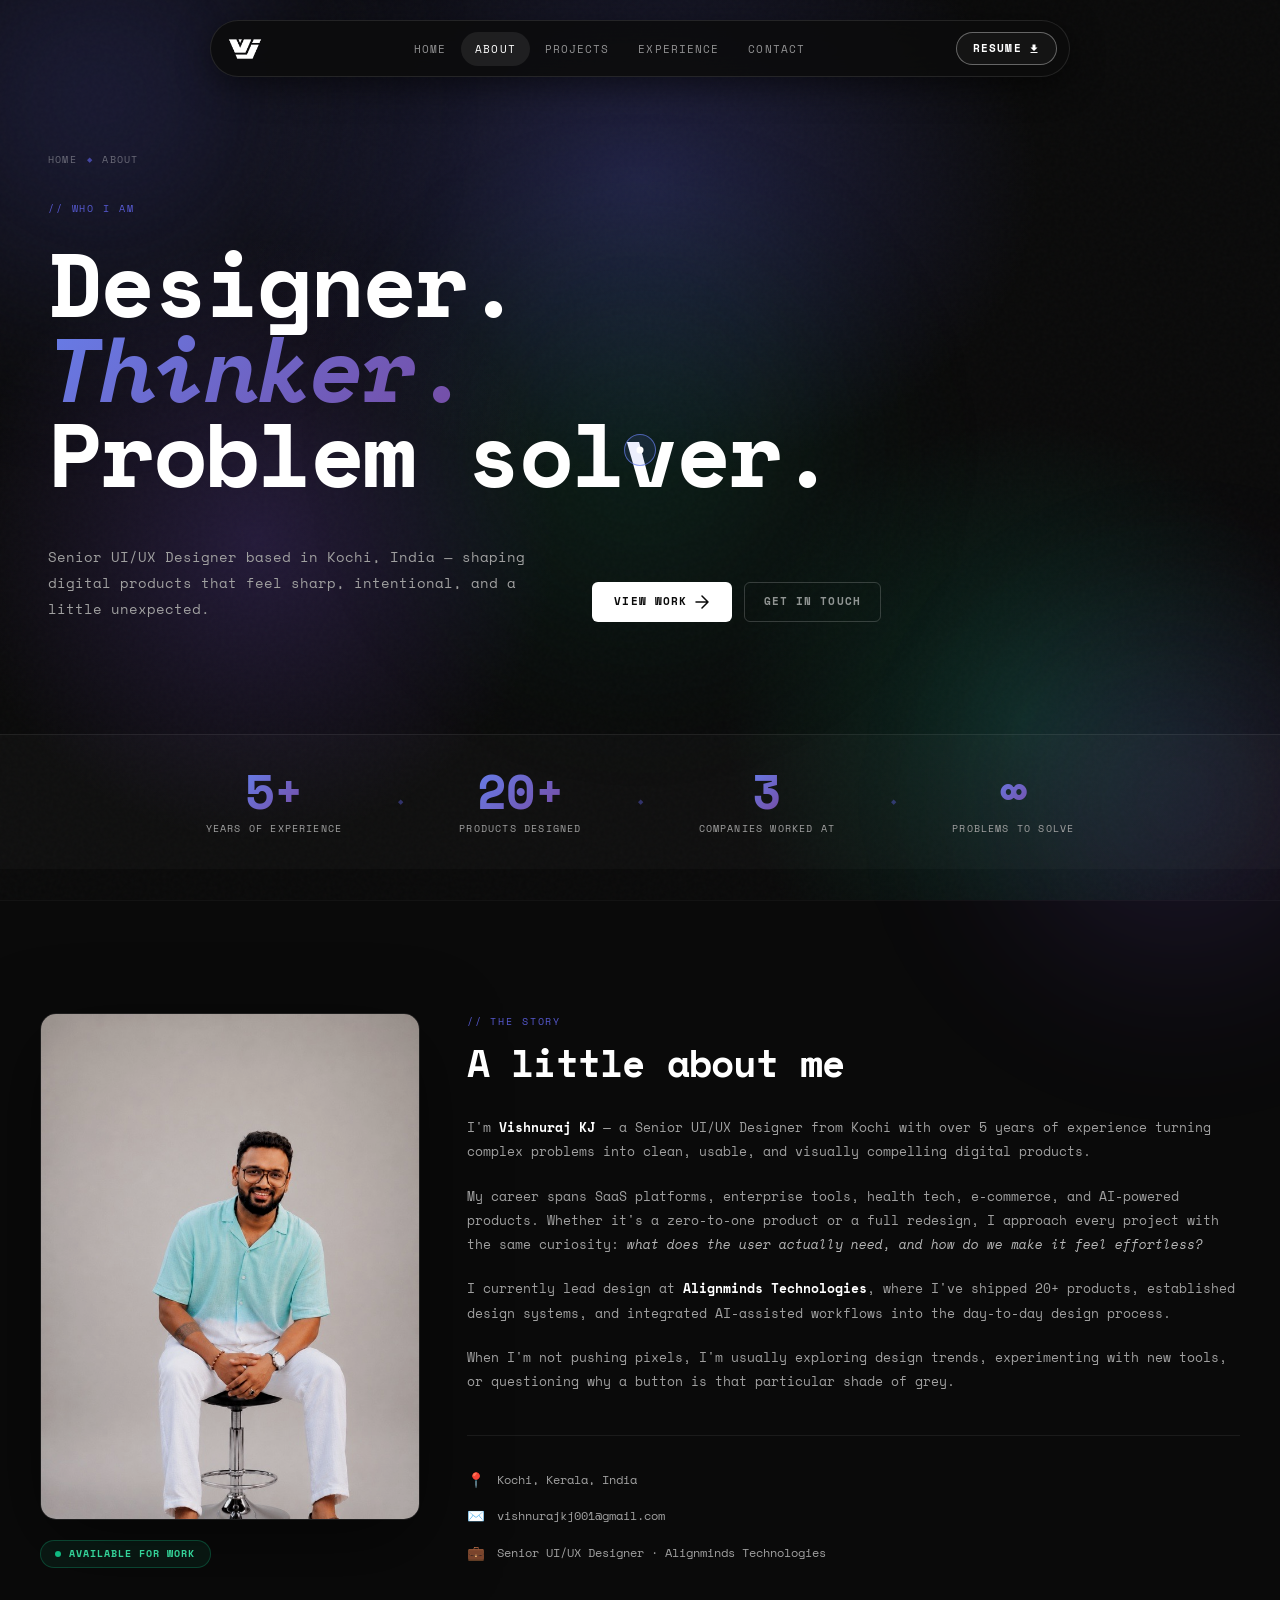
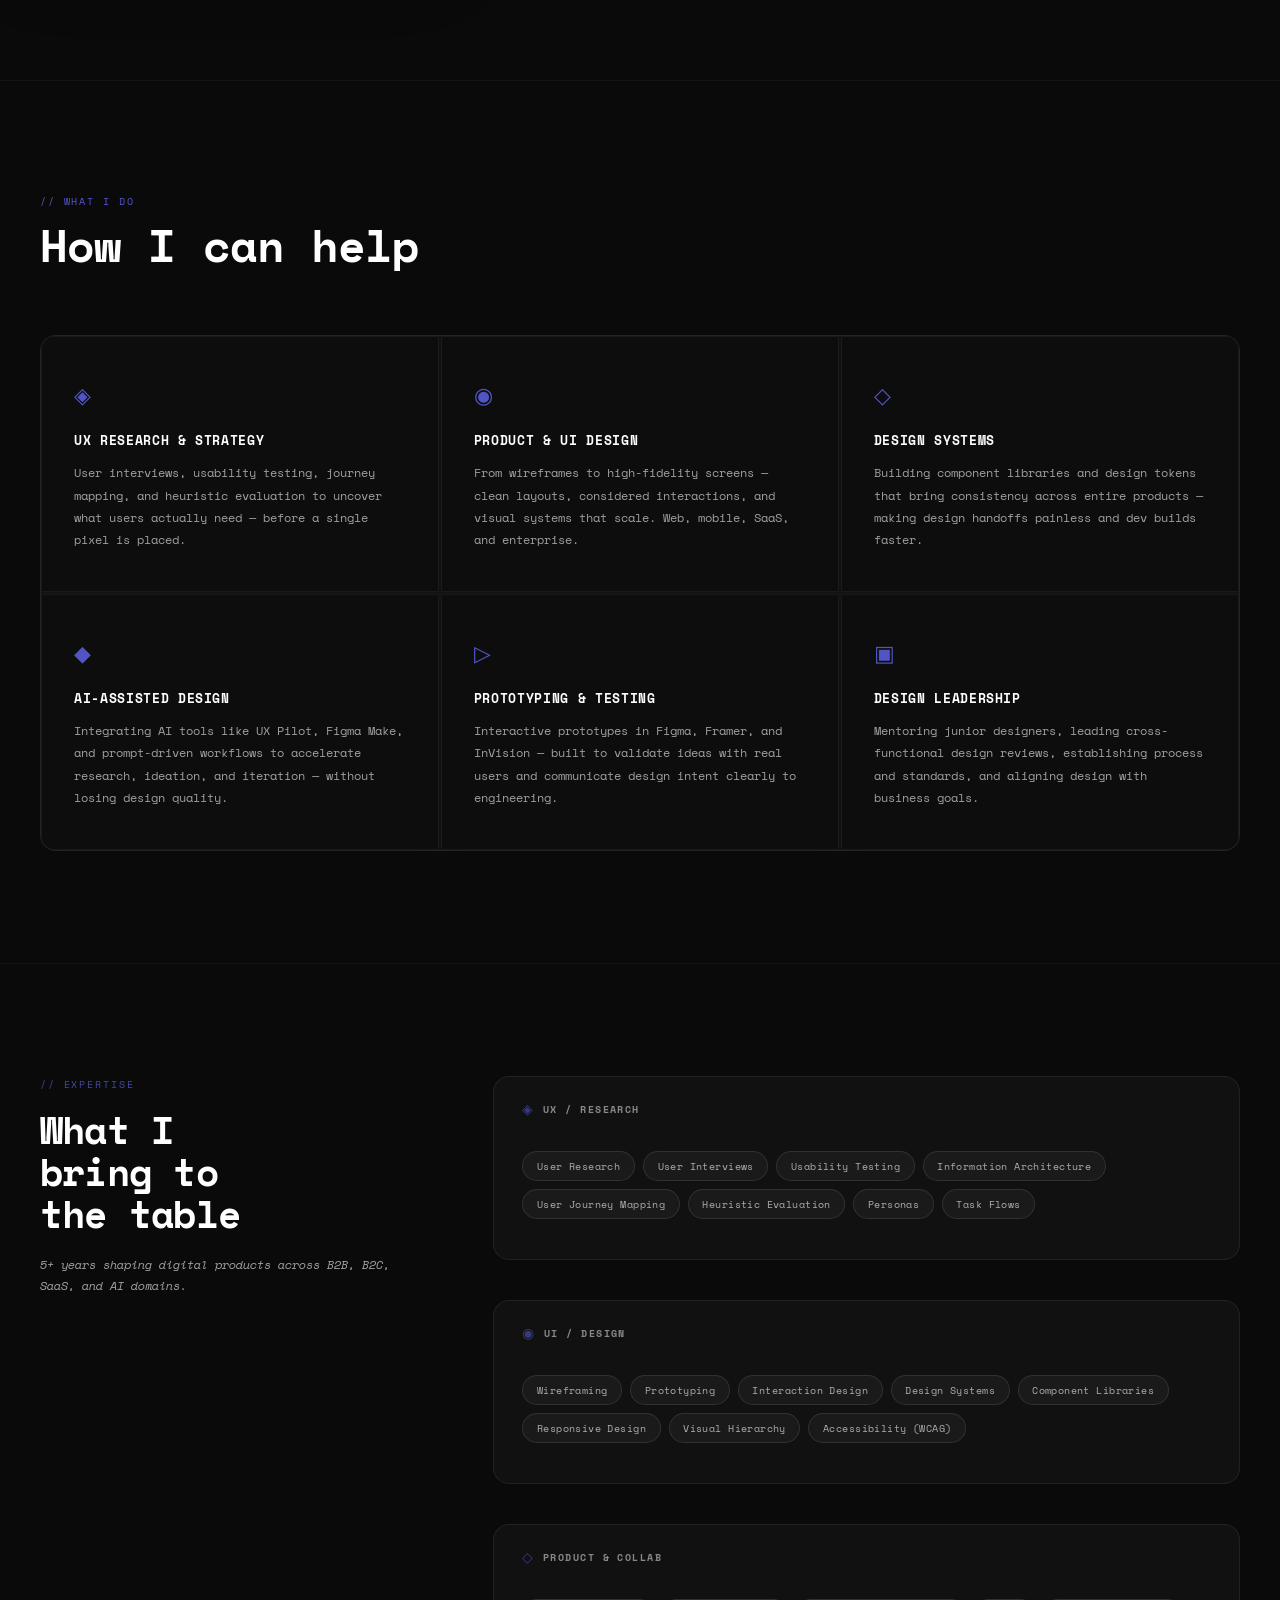
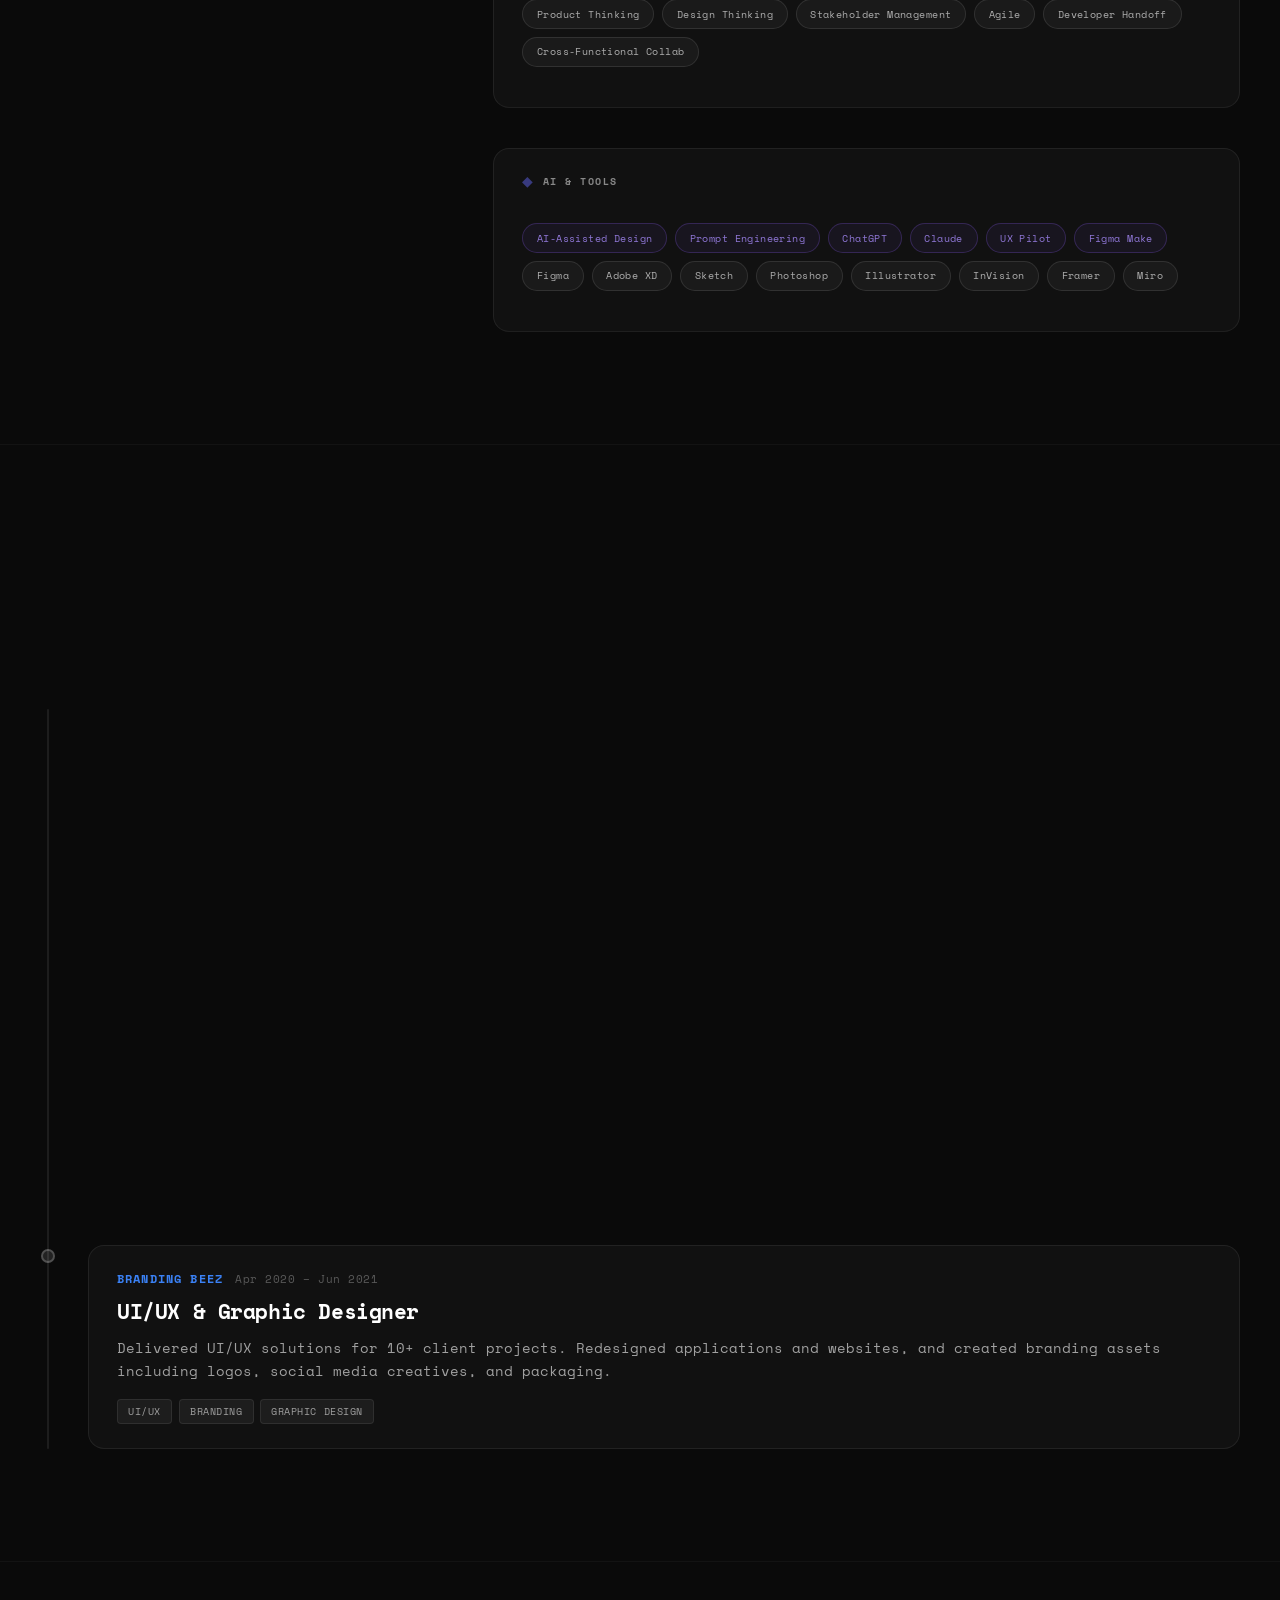
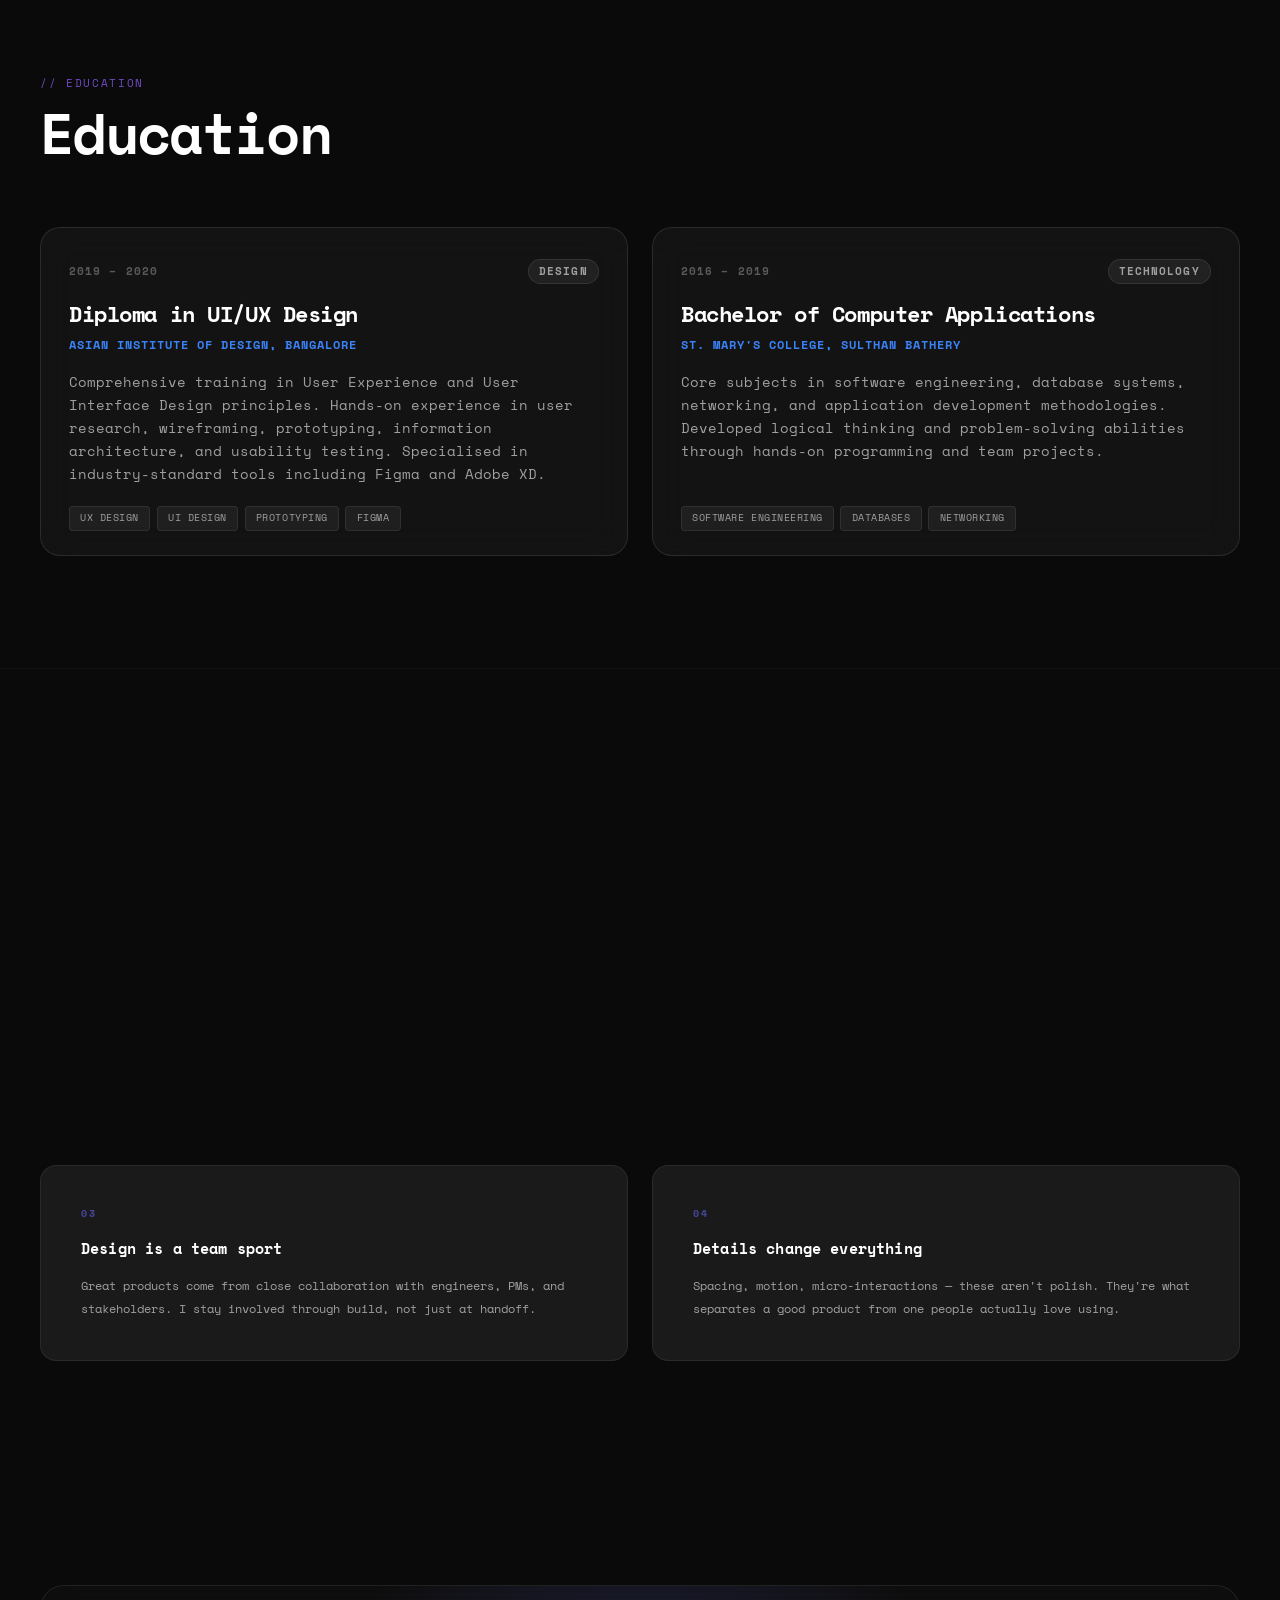
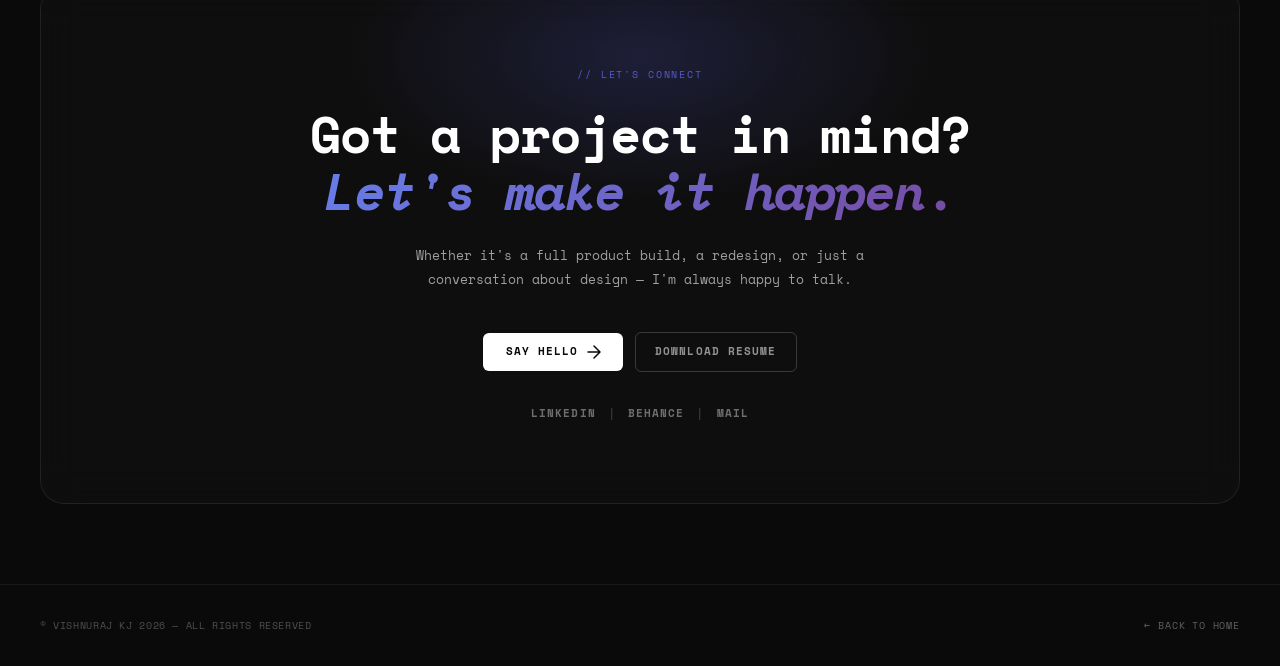
==== about.html @ 35eac22b "Initial commit - Portfolio Website" ====
<!DOCTYPE html>
<html lang="en">
<head>
    <meta charset="UTF-8">
    <meta name="viewport" content="width=device-width, initial-scale=1.0">
    <title>About — Vishnuraj KJ · Senior UI/UX Designer</title>
    <meta name="description" content="Learn about Vishnuraj KJ — Senior UI/UX Designer from Kochi with 5+ years crafting digital products across SaaS, enterprise, health, and AI domains.">
    <link rel="preconnect" href="https://fonts.googleapis.com">
    <link rel="preconnect" href="https://fonts.gstatic.com" crossorigin>
    <link href="https://fonts.googleapis.com/css2?family=Space+Mono:ital,wght@0,400;0,700;1,400;1,700&display=swap" rel="stylesheet">
    <link rel="stylesheet" href="styles.css">
    <link rel="stylesheet" href="about.css">
</head>
<body>

  <!-- PAGE LOADER -->
  <div id="page-loader" class="page-loader" aria-hidden="true">
    <div class="pl-inner">
      <div class="pl-logo">
        <img src="ui design/logo-vj.png" alt="VJ" class="pl-logo-img" />
      </div>
      <div class="pl-bar-track">
        <div class="pl-bar-fill" id="pl-bar-fill"></div>
      </div>
      <p class="pl-label">Loading</p>
    </div>
  </div>

  <!-- Custom cursor -->
  <div class="cursor">
    <div class="outer"></div>
    <div class="inner"></div>
    <span class="cursor-label"></span>
  </div>

  <!-- Animated background blobs -->
  <div class="blob blob-3"></div>

  <!-- ===================== NAVBAR ===================== -->
  <nav class="navbar">
    <div class="nav-inner">
      <div class="nav-logo">
        <div class="nav-logo-icon">
          <a href="index.html">
            <img src="ui design/logo-vj.png" alt="VJ" class="nav-logo-img" />
          </a>
        </div>
      </div>
      <ul class="nav-links">
        <li><a href="index.html#home">Home</a></li>
        <li><a href="about.html" class="active">About</a></li>
        <li><a href="index.html#work">Projects</a></li>
        <li><a href="index.html#experience">Experience</a></li>
        <li><a href="index.html#contact">Contact</a></li>
      </ul>
      <div class="nav-right">
        <a href="ui design/Vishnuraj_KJ_CV_2026.pdf" download="Vishnuraj_KJ_CV_2026.pdf" class="nav-resume-btn">
          Resume
          <svg width="12" height="12" viewBox="0 0 24 24" fill="currentColor"><path d="M19 9h-4V3H9v6H5l7 7 7-7zM5 18v2h14v-2H5z"/></svg>
        </a>
      </div>
      <div class="hamburger">
        <span></span><span></span><span></span>
      </div>
    </div>
  </nav>

  <!-- ===================== ABOUT HERO ===================== -->
  <section class="about-hero">
    <div class="about-hero-noise" aria-hidden="true"></div>
    <div class="about-hero-inner container">

      <!-- Breadcrumb -->
      <div class="about-breadcrumb fade-up">
        <a href="index.html">Home</a>
        <span class="bc-sep">◆</span>
        <span>About</span>
      </div>

      <!-- Eyebrow -->
      <p class="about-eyebrow fade-up">// who I am</p>

      <!-- Headline -->
      <h1 class="about-headline fade-up">
        Designer.<br>
        <em>Thinker.</em><br>
        Problem solver.
      </h1>

      <!-- Subline + CTA row -->
      <div class="about-hero-bottom fade-up">
        <p class="about-hero-sub">
          Senior UI/UX Designer based in Kochi, India — shaping digital products
          that feel sharp, intentional, and a little unexpected.
        </p>
        <div class="about-hero-ctas">
          <a href="index.html#work" class="hero-cta-primary">
            View Work
            <svg width="14" height="14" viewBox="0 0 14 14" fill="none"><path d="M1 7h12M7 1l6 6-6 6" stroke="currentColor" stroke-width="1.5" stroke-linecap="round" stroke-linejoin="round"/></svg>
          </a>
          <a href="index.html#contact" class="hero-cta-ghost">Get in touch</a>
        </div>
      </div>

    </div>

    <!-- Stat strip -->
    <div class="about-stats-strip fade-up">
      <div class="about-stat">
        <span class="stat-num">5+</span>
        <span class="stat-label">Years of experience</span>
      </div>
      <div class="about-stat-sep">◆</div>
      <div class="about-stat">
        <span class="stat-num">20+</span>
        <span class="stat-label">Products designed</span>
      </div>
      <div class="about-stat-sep">◆</div>
      <div class="about-stat">
        <span class="stat-num">3</span>
        <span class="stat-label">Companies worked at</span>
      </div>
      <div class="about-stat-sep">◆</div>
      <div class="about-stat">
        <span class="stat-num">∞</span>
        <span class="stat-label">Problems to solve</span>
      </div>
    </div>
  </section>

  <!-- ===================== BIO SECTION ===================== -->
  <section class="about-bio-section">
    <div class="container">
      <div class="about-bio-grid">

        <!-- Left: Photo -->
        <div class="about-bio-photo-wrap fade-in-left">
          <div class="about-bio-photo-frame">
            <img src="ui design/Banner-bg.jpg" alt="Vishnuraj KJ — Senior UI/UX Designer" class="about-bio-photo" />
          </div>
          <div class="about-bio-avail">
            <span class="avail-dot"></span>
            <span>Available for work</span>
          </div>
        </div>

        <!-- Right: Bio text -->
        <div class="about-bio-content fade-in-right">
          <p class="about-bio-eyebrow">// the story</p>
          <h2 class="about-bio-title">A little about me</h2>

          <p class="about-bio-text">
            I'm <strong>Vishnuraj KJ</strong> — a Senior UI/UX Designer from Kochi with over
            5 years of experience turning complex problems into clean, usable, and
            visually compelling digital products.
          </p>
          <p class="about-bio-text">
            My career spans SaaS platforms, enterprise tools, health tech, e-commerce,
            and AI-powered products. Whether it's a zero-to-one product or a full redesign,
            I approach every project with the same curiosity: <em>what does the user actually need,
            and how do we make it feel effortless?</em>
          </p>
          <p class="about-bio-text">
            I currently lead design at <strong>Alignminds Technologies</strong>, where I've shipped
            20+ products, established design systems, and integrated AI-assisted workflows
            into the day-to-day design process.
          </p>
          <p class="about-bio-text">
            When I'm not pushing pixels, I'm usually exploring design trends, experimenting
            with new tools, or questioning why a button is that particular shade of grey.
          </p>

          <div class="about-bio-facts">
            <div class="bio-fact">
              <span class="bio-fact-icon">📍</span>
              <span>Kochi, Kerala, India</span>
            </div>
            <div class="bio-fact">
              <span class="bio-fact-icon">✉️</span>
              <a href="mailto:vishnurajkj001@gmail.com">vishnurajkj001@gmail.com</a>
            </div>
            <div class="bio-fact">
              <span class="bio-fact-icon">💼</span>
              <span>Senior UI/UX Designer · Alignminds Technologies</span>
            </div>
          </div>
        </div>

      </div>
    </div>
  </section>

  <!-- ===================== WHAT I DO ===================== -->
  <section class="about-services-section">
    <div class="container">
      <div class="about-section-header fade-in">
        <p class="about-s-eyebrow">// what I do</p>
        <h2 class="about-s-title">How I can help</h2>
      </div>

      <div class="services-grid">

        <div class="service-card fade-in">
          <div class="service-icon">◈</div>
          <h3>UX Research &amp; Strategy</h3>
          <p>User interviews, usability testing, journey mapping, and heuristic evaluation to uncover what users actually need — before a single pixel is placed.</p>
        </div>

        <div class="service-card fade-in">
          <div class="service-icon">◉</div>
          <h3>Product &amp; UI Design</h3>
          <p>From wireframes to high-fidelity screens — clean layouts, considered interactions, and visual systems that scale. Web, mobile, SaaS, and enterprise.</p>
        </div>

        <div class="service-card fade-in">
          <div class="service-icon">◇</div>
          <h3>Design Systems</h3>
          <p>Building component libraries and design tokens that bring consistency across entire products — making design handoffs painless and dev builds faster.</p>
        </div>

        <div class="service-card fade-in">
          <div class="service-icon">◆</div>
          <h3>AI-Assisted Design</h3>
          <p>Integrating AI tools like UX Pilot, Figma Make, and prompt-driven workflows to accelerate research, ideation, and iteration — without losing design quality.</p>
        </div>

        <div class="service-card fade-in">
          <div class="service-icon">▷</div>
          <h3>Prototyping &amp; Testing</h3>
          <p>Interactive prototypes in Figma, Framer, and InVision — built to validate ideas with real users and communicate design intent clearly to engineering.</p>
        </div>

        <div class="service-card fade-in">
          <div class="service-icon">▣</div>
          <h3>Design Leadership</h3>
          <p>Mentoring junior designers, leading cross-functional design reviews, establishing process and standards, and aligning design with business goals.</p>
        </div>

      </div>
    </div>
  </section>

  <!-- ===================== SKILLS ===================== -->
  <section class="about-skills-section">
    <div class="container">
      <div class="skills-layout">
        <div class="skills-header-col fade-in">
          <p class="skills-eyebrow">// expertise</p>
          <h2 class="skills-title">What I<br>bring to<br>the table</h2>
          <p class="skills-tagline">5+ years shaping digital products across B2B, B2C, SaaS, and AI domains.</p>
        </div>
        <div class="skills-body-col">
          <div class="skill-group fade-in">
            <div class="skill-group-header">
              <span class="skill-group-icon">◈</span>
              <span class="skill-group-label">UX / Research</span>
            </div>
            <div class="skill-chips">
              <span class="chip">User Research</span>
              <span class="chip">User Interviews</span>
              <span class="chip">Usability Testing</span>
              <span class="chip">Information Architecture</span>
              <span class="chip">User Journey Mapping</span>
              <span class="chip">Heuristic Evaluation</span>
              <span class="chip">Personas</span>
              <span class="chip">Task Flows</span>
            </div>
          </div>
          <div class="skill-group fade-in">
            <div class="skill-group-header">
              <span class="skill-group-icon">◉</span>
              <span class="skill-group-label">UI / Design</span>
            </div>
            <div class="skill-chips">
              <span class="chip">Wireframing</span>
              <span class="chip">Prototyping</span>
              <span class="chip">Interaction Design</span>
              <span class="chip">Design Systems</span>
              <span class="chip">Component Libraries</span>
              <span class="chip">Responsive Design</span>
              <span class="chip">Visual Hierarchy</span>
              <span class="chip">Accessibility (WCAG)</span>
            </div>
          </div>
          <div class="skill-group fade-in">
            <div class="skill-group-header">
              <span class="skill-group-icon">◇</span>
              <span class="skill-group-label">Product &amp; Collab</span>
            </div>
            <div class="skill-chips">
              <span class="chip">Product Thinking</span>
              <span class="chip">Design Thinking</span>
              <span class="chip">Stakeholder Management</span>
              <span class="chip">Agile</span>
              <span class="chip">Developer Handoff</span>
              <span class="chip">Cross-Functional Collab</span>
            </div>
          </div>
          <div class="skill-group fade-in">
            <div class="skill-group-header">
              <span class="skill-group-icon">◆</span>
              <span class="skill-group-label">AI &amp; Tools</span>
            </div>
            <div class="skill-chips">
              <span class="chip chip-ai">AI-Assisted Design</span>
              <span class="chip chip-ai">Prompt Engineering</span>
              <span class="chip chip-ai">ChatGPT</span>
              <span class="chip chip-ai">Claude</span>
              <span class="chip chip-ai">UX Pilot</span>
              <span class="chip chip-ai">Figma Make</span>
              <span class="chip">Figma</span>
              <span class="chip">Adobe XD</span>
              <span class="chip">Sketch</span>
              <span class="chip">Photoshop</span>
              <span class="chip">Illustrator</span>
              <span class="chip">InVision</span>
              <span class="chip">Framer</span>
              <span class="chip">Miro</span>
            </div>
          </div>
        </div>
      </div>
    </div>
  </section>

  <!-- ===================== EXPERIENCE ===================== -->
  <section class="about-exp-section">
    <div class="container">
      <div class="exp-section-header fade-in">
        <p class="exp-eyebrow">// career</p>
        <h2 class="exp-section-title">Experience</h2>
      </div>
      <div class="experience-timeline">
        <div class="timeline-track">
          <div class="timeline-line-bg"></div>
          <div class="timeline-line-fill" id="timelineFill"></div>
        </div>

        <div class="timeline-item">
          <div class="timeline-dot-wrap">
            <div class="timeline-dot active"></div>
          </div>
          <div class="timeline-content" data-cursor-label="20+ Projects · SaaS & AI">
            <div class="timeline-meta">
              <span class="timeline-company">Alignminds Technologies</span>
              <span class="timeline-date">Oct 2022 – Present</span>
              <span class="exp-badge current">Current</span>
            </div>
            <h3 class="timeline-role">Senior UI/UX Designer</h3>
            <p class="timeline-desc">Led design for 20+ web and mobile apps including SaaS and enterprise platforms. Established design systems, drove UX research, and leveraged AI-assisted workflows to speed up delivery without compromising quality.</p>
            <div class="timeline-tags">
              <span class="t-tag">SaaS</span>
              <span class="t-tag">Enterprise</span>
              <span class="t-tag">Design Systems</span>
              <span class="t-tag">AI Workflows</span>
            </div>
          </div>
        </div>

        <div class="timeline-item">
          <div class="timeline-dot-wrap">
            <div class="timeline-dot"></div>
          </div>
          <div class="timeline-content" data-cursor-label="C2C · Product Design">
            <div class="timeline-meta">
              <span class="timeline-company">Marc Opportunity Development Ltd</span>
              <span class="timeline-date">Jul 2021 – Sep 2022</span>
            </div>
            <h3 class="timeline-role">UI/UX Designer · Product Designer</h3>
            <p class="timeline-desc">End-to-end UX research and design for MARC C2C platform and Asset Management software. Developed information architecture and B2C e-commerce application flows from scratch.</p>
            <div class="timeline-tags">
              <span class="t-tag">C2C Platform</span>
              <span class="t-tag">B2C</span>
              <span class="t-tag">IA</span>
            </div>
          </div>
        </div>

        <div class="timeline-item">
          <div class="timeline-dot-wrap">
            <div class="timeline-dot"></div>
          </div>
          <div class="timeline-content" data-cursor-label="UI/UX · Branding">
            <div class="timeline-meta">
              <span class="timeline-company">Branding Beez</span>
              <span class="timeline-date">Apr 2020 – Jun 2021</span>
            </div>
            <h3 class="timeline-role">UI/UX &amp; Graphic Designer</h3>
            <p class="timeline-desc">Delivered UI/UX solutions for 10+ client projects. Redesigned applications and websites, and created branding assets including logos, social media creatives, and packaging.</p>
            <div class="timeline-tags">
              <span class="t-tag">UI/UX</span>
              <span class="t-tag">Branding</span>
              <span class="t-tag">Graphic Design</span>
            </div>
          </div>
        </div>

      </div>
    </div>
  </section>

  <!-- ===================== EDUCATION ===================== -->
  <section class="about-education-section">
    <div class="container">
      <div class="edu-section-header fade-in">
        <p class="edu-eyebrow">// education</p>
        <h2 class="edu-section-title">Education</h2>
      </div>
      <div class="education-grid">

        <div class="edu-card fade-in">
          <div class="edu-card-accent accent-purple"></div>
          <div class="edu-card-body">
            <div class="edu-card-meta">
              <span class="edu-date">2019 – 2020</span>
              <span class="edu-badge">Design</span>
            </div>
            <h3 class="edu-degree">Diploma in UI/UX Design</h3>
            <p class="edu-institution">Asian Institute of Design, Bangalore</p>
            <p class="edu-desc">Comprehensive training in User Experience and User Interface Design principles. Hands-on experience in user research, wireframing, prototyping, information architecture, and usability testing. Specialised in industry-standard tools including Figma and Adobe XD.</p>
            <div class="edu-tags">
              <span class="t-tag">UX Design</span>
              <span class="t-tag">UI Design</span>
              <span class="t-tag">Prototyping</span>
              <span class="t-tag">Figma</span>
            </div>
          </div>
        </div>

        <div class="edu-card fade-in">
          <div class="edu-card-accent accent-blue"></div>
          <div class="edu-card-body">
            <div class="edu-card-meta">
              <span class="edu-date">2016 – 2019</span>
              <span class="edu-badge">Technology</span>
            </div>
            <h3 class="edu-degree">Bachelor of Computer Applications</h3>
            <p class="edu-institution">St. Mary's College, Sulthan Bathery</p>
            <p class="edu-desc">Core subjects in software engineering, database systems, networking, and application development methodologies. Developed logical thinking and problem-solving abilities through hands-on programming and team projects.</p>
            <div class="edu-tags">
              <span class="t-tag">Software Engineering</span>
              <span class="t-tag">Databases</span>
              <span class="t-tag">Networking</span>
            </div>
          </div>
        </div>

      </div>
    </div>
  </section>

  <!-- ===================== VALUES ===================== -->
  <section class="about-values-section">
    <div class="container">
      <div class="about-section-header fade-in">
        <p class="about-s-eyebrow">// how I work</p>
        <h2 class="about-s-title">Principles I design by</h2>
      </div>
      <div class="values-grid">

        <div class="value-card fade-in">
          <span class="value-num">01</span>
          <h3 class="value-title">Users first, always</h3>
          <p class="value-desc">Every decision starts with the user. Research, empathy, and testing aren't extras — they're the foundation of every project I take on.</p>
        </div>

        <div class="value-card fade-in">
          <span class="value-num">02</span>
          <h3 class="value-title">Simplicity is hard work</h3>
          <p class="value-desc">The best interfaces are ones that feel obvious. Getting there takes multiple iterations, ruthless editing, and the discipline to remove anything that doesn't earn its place.</p>
        </div>

        <div class="value-card fade-in">
          <span class="value-num">03</span>
          <h3 class="value-title">Design is a team sport</h3>
          <p class="value-desc">Great products come from close collaboration with engineers, PMs, and stakeholders. I stay involved through build, not just at handoff.</p>
        </div>

        <div class="value-card fade-in">
          <span class="value-num">04</span>
          <h3 class="value-title">Details change everything</h3>
          <p class="value-desc">Spacing, motion, micro-interactions — these aren't polish. They're what separates a good product from one people actually love using.</p>
        </div>

      </div>
    </div>
  </section>

  <!-- ===================== CONTACT CTA ===================== -->
  <section class="about-contact-section">
    <div class="container">
      <div class="about-contact-inner fade-in">
        <div class="about-contact-dots" aria-hidden="true"></div>
        <p class="about-contact-eyebrow">// let's connect</p>
        <h2 class="about-contact-title">
          Got a project in mind?<br>
          <em>Let's make it happen.</em>
        </h2>
        <p class="about-contact-sub">
          Whether it's a full product build, a redesign, or just a conversation about design —
          I'm always happy to talk.
        </p>
        <div class="about-contact-actions">
          <a href="mailto:vishnurajkj001@gmail.com" class="hero-cta-primary">
            Say hello
            <svg width="14" height="14" viewBox="0 0 14 14" fill="none"><path d="M1 7h12M7 1l6 6-6 6" stroke="currentColor" stroke-width="1.5" stroke-linecap="round" stroke-linejoin="round"/></svg>
          </a>
          <a href="ui design/Vishnuraj_KJ_CV_2026.pdf" download class="hero-cta-ghost">Download Resume</a>
        </div>
        <nav class="about-socials">
          <a href="https://www.linkedin.com/in/vishnuraj-k-j-28051b1a0" target="_blank" rel="noopener noreferrer">LinkedIn</a>
          <span class="footer-social-sep">|</span>
          <a href="https://behance.net/vishnurajkj" target="_blank" rel="noopener noreferrer">Behance</a>
          <span class="footer-social-sep">|</span>
          <a href="mailto:vishnurajkj001@gmail.com">Mail</a>
        </nav>
      </div>
    </div>
  </section>

  <!-- ===================== FOOTER ===================== -->
  <footer class="about-footer">
    <div class="container">
      <div class="about-footer-inner">
        <p>&copy; Vishnuraj KJ 2026 — All rights reserved</p>
        <a href="index.html" class="about-footer-back">← Back to Home</a>
      </div>
    </div>
  </footer>

  <!-- Back to Top -->
  <button class="back-to-top" id="backToTop" aria-label="Back to top">
    <span class="btt-arrow">
      <svg viewBox="0 0 24 24" fill="none" stroke="currentColor" stroke-width="2" stroke-linecap="round" stroke-linejoin="round">
        <line x1="12" y1="19" x2="12" y2="5"></line>
        <polyline points="5 12 12 5 19 12"></polyline>
      </svg>
    </span>
    <span class="btt-label">TOP</span>
    <span class="btt-line"></span>
  </button>

  <script src="about.js"></script>
</body>
</html>
---- styles.css ----
/* ---- Custom cursor ---- */

/* Hide the native cursor on non-touch devices */
@media (pointer: fine) {
    * { cursor: none !important; }
}

/* Wrapper — positioned by JS via left/top */
.cursor {
    position: fixed;
    top: 0;
    left: 0;
    pointer-events: none;
    z-index: 9999;
}

/* Outer ring — theme purple/indigo */
.cursor .outer {
    width: 32px;
    height: 32px;
    border-radius: 50%;
    background: rgba(102, 126, 234, 0.12);
    border: 1.5px solid rgba(102, 126, 234, 0.7);
    position: absolute;
    top: 0;
    left: 0;
    transform: translate(-50%, -50%);
    transition: width 0.2s ease, height 0.2s ease,
                background 0.2s ease, border-color 0.2s ease;
}

/* Inner dot — solid white */
.cursor .inner {
    width: 7px;
    height: 7px;
    border-radius: 50%;
    background: #fff;
    position: absolute;
    top: 0;
    left: 0;
    transform: translate(-50%, -50%);
    transition: width 0.15s ease, height 0.15s ease,
                background 0.15s ease;
}

/* Hover state: ring expands, shifts toward accent-purple */
.cursor.cursor--hover .outer {
    width: 52px;
    height: 52px;
    background: rgba(139, 92, 246, 0.14);
    border-color: rgba(139, 92, 246, 0.9);
}

/* Hover state: inner dot picks up the accent-purple */
.cursor.cursor--hover .inner {
    width: 10px;
    height: 10px;
    background: #8b5cf6;
}

/* Click state: both compress and glow */
.cursor.cursor--click .outer {
    width: 22px;
    height: 22px;
    background: rgba(102, 126, 234, 0.35);
    border-color: rgba(102, 126, 234, 1);
}

.cursor.cursor--click .inner {
    width: 5px;
    height: 5px;
    background: #667eea;
}

/* ---- Experience card cursor state ---- */

/* Label element — hidden by default */
.cursor-label {
    position: absolute;
    top: 0;
    left: 0;
    transform: translate(14px, -50%);
    font-family: 'Space Mono', monospace;
    font-size: 0.6rem;
    font-weight: 700;
    letter-spacing: 0.12em;
    text-transform: uppercase;
    color: #ffffff;
    white-space: nowrap;
    opacity: 0;
    transition: opacity 0.2s ease;
    pointer-events: none;
}

/* Large ring when hovering experience cards */
.cursor.cursor--exp .outer {
    width: 90px;
    height: 90px;
    background: rgba(102, 126, 234, 0.1);
    border-color: rgba(102, 126, 234, 0.85);
    border-width: 1.5px;
}

/* Inner dot shrinks to near-nothing so the label reads cleanly */
.cursor.cursor--exp .inner {
    width: 4px;
    height: 4px;
    background: #667eea;
}

/* Show the label */
.cursor.cursor--exp .cursor-label {
    opacity: 1;
}

/* ---- CSS Custom Properties */
:root {
    --primary-bg: #0a0a0a;
    --secondary-bg: #111111;
    --card-bg: #1a1a1a;
    --text-primary: #ffffff;
    --text-secondary: #a0a0a0;
    --accent-blue: #3b82f6;
    --accent-green: #10b981;
    --accent-purple: #8b5cf6;
    --accent-pink: #ec4899;
    --border-color: #2a2a2a;
    --gradient-primary: linear-gradient(135deg, #667eea 0%, #764ba2 100%);
    --gradient-secondary: linear-gradient(135deg, #f093fb 0%, #f5576c 100%);
    --gradient-blue: linear-gradient(135deg, #3b82f6 0%, #1d4ed8 100%);
    --gradient-purple: linear-gradient(135deg, #8b5cf6 0%, #7c3aed 100%);
    --font-primary: 'Space Mono', monospace;
    --transition: all 0.3s cubic-bezier(0.4, 0, 0.2, 1);
    --highlight-glow: rgba(255, 255, 255, 0.4);
    --shadow-sm: 0 1px 2px 0 rgba(0, 0, 0, 0.05);
    --shadow-md: 0 4px 6px -1px rgba(0, 0, 0, 0.1);
    --shadow-lg: 0 10px 15px -3px rgba(0, 0, 0, 0.1);
    --shadow-xl: 0 20px 25px -5px rgba(0, 0, 0, 0.1);
}

/* Reset and Base Styles */
* {
    margin: 0;
    padding: 0;
    box-sizing: border-box;
}

html {
    scroll-behavior: smooth;
    font-size: 16px;
}

body {
    font-family: var(--font-primary);
    background: 
        radial-gradient(ellipse 800px 600px at 50% 20%, rgba(99, 102, 241, 0.25) 0%, transparent 50%),
        radial-gradient(ellipse 600px 600px at 20% 60%, rgba(139, 92, 246, 0.2) 0%, transparent 50%),
        radial-gradient(ellipse 600px 600px at 80% 80%, rgba(16, 185, 129, 0.18) 0%, transparent 50%),
        var(--primary-bg);
    background-attachment: fixed;
    background-position: center;
    background-repeat: no-repeat;
    color: var(--text-primary);
    line-height: 1.6;
    overflow-x: hidden;
    position: relative;
}

/* Animated Blobs */
body::before,
body::after {
    content: '';
    position: fixed;
    border-radius: 50%;
    filter: blur(80px);
    opacity: 0.6;
    pointer-events: none;
    z-index: 0;
}

body::before {
    width: 600px;
    height: 600px;
    background: radial-gradient(circle, rgba(99, 102, 241, 0.4) 0%, transparent 70%);
    top: -200px;
    left: -200px;
    animation: blob1 25s ease-in-out infinite;
}

body::after {
    width: 500px;
    height: 500px;
    background: radial-gradient(circle, rgba(139, 92, 246, 0.3) 0%, transparent 70%);
    bottom: -150px;
    right: -150px;
    animation: blob2 20s ease-in-out infinite;
}

@keyframes blob1 {
    0%, 100% {
        transform: translate(0, 0) scale(1);
    }
    25% {
        transform: translate(100px, 150px) scale(1.1);
    }
    50% {
        transform: translate(200px, 50px) scale(0.9);
    }
    75% {
        transform: translate(50px, 200px) scale(1.05);
    }
}

@keyframes blob2 {
    0%, 100% {
        transform: translate(0, 0) scale(1);
    }
    33% {
        transform: translate(-150px, -100px) scale(1.15);
    }
    66% {
        transform: translate(-50px, -200px) scale(0.95);
    }
}

/* Third blob - center */
.blob-3 {
    position: fixed;
    width: 550px;
    height: 550px;
    background: radial-gradient(circle, rgba(16, 185, 129, 0.25) 0%, transparent 70%);
    border-radius: 50%;
    filter: blur(80px);
    opacity: 0.6;
    pointer-events: none;
    z-index: 0;
    top: 50%;
    left: 50%;
    transform: translate(-50%, -50%);
    animation: blob3 30s ease-in-out infinite;
}

@keyframes blob3 {
    0%, 100% {
        transform: translate(-50%, -50%) scale(1);
    }
    20% {
        transform: translate(-40%, -60%) scale(1.1);
    }
    40% {
        transform: translate(-60%, -40%) scale(0.9);
    }
    60% {
        transform: translate(-45%, -55%) scale(1.05);
    }
    80% {
        transform: translate(-55%, -45%) scale(0.95);
    }
}

.container {
    max-width: 1440px;
    margin: 0 auto;
    padding: 0 3rem;
    padding: 0 2.5rem;
    position: relative;
    z-index: 1;
}

/* Navigation */
.navbar {
    position: fixed;
    top: 0;
    left: 0;
    right: 0;
    z-index: 1000;
    padding: 1.25rem 1.5rem;
    transition: all 0.4s cubic-bezier(0.4, 0, 0.2, 1);
    display: flex;
    justify-content: center;
}

.navbar.scrolled {
    padding: 0.85rem 1.5rem;
}

/* The actual pill container */
.nav-inner {
    width: 100%;
    max-width: 860px;
    padding: 0.6rem 0.75rem 0.6rem 1rem;
    display: grid;
    grid-template-columns: auto 1fr auto;
    align-items: center;
    gap: 1rem;
    background: rgba(12, 12, 12, 0.88);
    backdrop-filter: blur(24px);
    -webkit-backdrop-filter: blur(24px);
    border: 1px solid rgba(255, 255, 255, 0.1);
    border-radius: 50px;
    box-shadow: 0 8px 32px rgba(0, 0, 0, 0.5);
    transition: all 0.4s cubic-bezier(0.4, 0, 0.2, 1);
}

.navbar.scrolled .nav-inner {
    box-shadow: 0 12px 40px rgba(0, 0, 0, 0.65);
    border-color: rgba(255, 255, 255, 0.13);
}

/* Logo icon */
.nav-logo {
    display: flex;
    align-items: center;
    flex-shrink: 0;
}

.nav-logo-icon {
    width: 36px;
    height: 36px;
    border: none;
    border-radius: 8px;
    display: flex;
    align-items: center;
    justify-content: center;
    color: var(--text-primary);
    transition: var(--transition);
    overflow: hidden;
    /* padding: 2px; */
}

.nav-logo-img {
    width: 100%;
    height: 100%;
    object-fit: contain;
    display: block;
    filter: brightness(0) invert(1);
}

.nav-logo-icon:hover {
    background: rgba(255, 255, 255, 0.06);
    border-radius: 8px;
}

/* Center nav links — no background pill of their own now, just spaced links */
.nav-links {
    display: flex;
    list-style: none;
    gap: 0;
    align-items: center;
    justify-content: center;
    background: transparent;
    border: none;
    border-radius: 0;
    padding: 0;
}

.nav-links li a {
    color: rgba(255, 255, 255, 0.55);
    text-decoration: none;
    font-family: var(--font-primary);
    font-size: 0.7rem;
    font-weight: 400;
    letter-spacing: 0.1em;
    text-transform: uppercase;
    padding: 0.5rem 0.9rem;
    border-radius: 50px;
    transition: var(--transition);
    display: block;
    white-space: nowrap;
}

.nav-links li a:hover,
.nav-links li a.active {
    color: var(--text-primary);
    background: rgba(255, 255, 255, 0.08);
}

/* Right side */
.nav-right {
    display: flex;
    justify-content: flex-end;
    align-items: center;
    flex-shrink: 0;
}

.nav-resume-btn {
    display: inline-flex;
    align-items: center;
    gap: 0.4rem;
    padding: 0.45rem 1rem;
    font-family: var(--font-primary);
    font-size: 0.68rem;
    font-weight: 700;
    text-transform: uppercase;
    letter-spacing: 0.1em;
    color: var(--text-primary);
    text-decoration: none;
    border: 1.5px solid rgba(255, 255, 255, 0.35);
    border-radius: 50px;
    background: rgba(255, 255, 255, 0.04);
    transition: var(--transition);
    white-space: nowrap;
}

.nav-resume-btn:hover {
    background: rgba(255, 255, 255, 0.1);
    border-color: rgba(255, 255, 255, 0.75);
    transform: translateY(-1px);
}

.hamburger {
    display: none;
    flex-direction: column;
    cursor: pointer;
    gap: 4px;
    flex-shrink: 0;
    margin-left: auto;
}

.hamburger span {
    width: 20px;
    height: 2px;
    background: var(--text-primary);
    transition: var(--transition);
    border-radius: 2px;
}

/* =============================================
   HERO SECTION — 3-column grid layout
   ============================================= */

/* ── Outer shell ── */
.hero-section {
    position: relative;
    min-height: 100vh;
    max-height: 100vh;
    height: 100vh;
    display: grid;
    /* Equal left | center | right columns */
    grid-template-columns: 1fr 1fr 1fr;
    grid-template-rows: 1fr;
    z-index: 1;
    /* background: var(--primary-bg); */
    /* No overflow:hidden — scroll animation slides elements outward */
}

/* ── Noise grain texture ── */
.hero-noise {
    position: absolute;
    inset: 0;
    background-image: url("data:image/svg+xml,%3Csvg viewBox='0 0 256 256' xmlns='http://www.w3.org/2000/svg'%3E%3Cfilter id='noise'%3E%3CfeTurbulence type='fractalNoise' baseFrequency='0.9' numOctaves='4' stitchTiles='stitch'/%3E%3C/filter%3E%3Crect width='100%25' height='100%25' filter='url(%23noise)'/%3E%3C/svg%3E");
    opacity: 0.025;
    pointer-events: none;
    z-index: 10;
    mix-blend-mode: overlay;
}

/* ══════════════════════════════════════════
   COLUMN BASE
══════════════════════════════════════════ */
.hero-col {
    position: relative;
    display: flex;
    flex-direction: column;
    padding: calc(80px + 3.5rem) 4vw 3.5rem;
    z-index: 2;
}

/* ══════════════════════════════════════════
   COL LEFT — Greeting + Specs + CTA
══════════════════════════════════════════ */
.hero-col--left {
    grid-column: 1;
    grid-row: 1;
    justify-content: space-between;
}

/* Greeting block */
.hero-greeting-block {
    will-change: transform, opacity;
}

.hero-hello {
    font-family: var(--font-primary);
    font-size: clamp(1.1rem, 1.6vw, 1.45rem);
    font-weight: 700;
    color: var(--text-primary);
    letter-spacing: -0.01em;
    margin: 0 0 0.2rem;
    line-height: 1.2;
}

.hero-welcome {
    font-family: var(--font-primary);
    font-size: clamp(0.7rem, 0.9vw, 0.82rem);
    color: var(--text-secondary);
    margin: 0;
    letter-spacing: 0.04em;
}

.hero-welcome em { font-style: italic; }

/* Availability badge */
.hero-avail {
    display: inline-flex;
    align-items: center;
    gap: 0.5rem;
    padding: 0.32rem 0.9rem;
    background: rgba(16, 185, 129, 0.08);
    border: 1px solid rgba(16, 185, 129, 0.28);
    border-radius: 50px;
    font-family: var(--font-primary);
    font-size: 0.62rem;
    font-weight: 700;
    letter-spacing: 0.1em;
    text-transform: uppercase;
    color: #34d399;
    will-change: transform, opacity;
}

.avail-dot {
    width: 6px;
    height: 6px;
    border-radius: 50%;
    background: #10b981;
    flex-shrink: 0;
    animation: pulseGreen 2.4s ease-in-out infinite;
}

@keyframes pulseGreen {
    0%, 100% { box-shadow: 0 0 0 2px rgba(16, 185, 129, 0.3); }
    50%       { box-shadow: 0 0 0 5px rgba(16, 185, 129, 0.12); }
}

/* Specialisms list */
.hero-spec-list {
    list-style: none;
    padding: 0;
    margin: 0;
    display: flex;
    flex-direction: column;
    gap: 0.3rem;
    will-change: transform, opacity;
}

.hero-spec-list li {
    font-family: var(--font-primary);
    font-size: clamp(0.65rem, 0.9vw, 0.8rem);
    color: rgba(255, 255, 255, 0.45);
    letter-spacing: 0.04em;
    line-height: 1.6;
}

/* CTA row */
.hero-cta-row {
    display: flex;
    align-items: center;
    gap: 0.75rem;
    flex-wrap: wrap;
    will-change: transform, opacity;
}

.hero-cta-primary {
    display: inline-flex;
    align-items: center;
    gap: 0.5rem;
    padding: 0.65rem 1.4rem;
    background: #ffffff;
    color: #0a0a0a;
    font-family: var(--font-primary);
    font-size: 0.68rem;
    font-weight: 700;
    text-transform: uppercase;
    letter-spacing: 0.1em;
    text-decoration: none;
    border-radius: 6px;
    transition: background 0.25s ease, transform 0.2s ease, box-shadow 0.25s ease;
    white-space: nowrap;
}

.hero-cta-primary:hover {
    background: #e8e8e8;
    transform: translateY(-2px);
    box-shadow: 0 8px 28px rgba(255, 255, 255, 0.14);
}

.hero-cta-ghost {
    display: inline-flex;
    align-items: center;
    gap: 0.5rem;
    padding: 0.65rem 1.2rem;
    background: transparent;
    color: rgba(255, 255, 255, 0.55);
    font-family: var(--font-primary);
    font-size: 0.68rem;
    font-weight: 700;
    text-transform: uppercase;
    letter-spacing: 0.1em;
    text-decoration: none;
    border: 1px solid rgba(255, 255, 255, 0.18);
    border-radius: 6px;
    transition: color 0.2s ease, border-color 0.2s ease, transform 0.2s ease;
    white-space: nowrap;
}

.hero-cta-ghost:hover {
    color: #fff;
    border-color: rgba(255, 255, 255, 0.5);
    transform: translateY(-2px);
}

/* ══════════════════════════════════════════
   COL CENTER — Avail badge + Photo frame + Scroll hint
══════════════════════════════════════════ */
.hero-col--center {
    grid-column: 2;
    grid-row: 1;
    display: flex;
    flex-direction: column;
    align-items: center;
    justify-content: center;
    padding: calc(80px + 2.5rem) 2vw 2.5rem;
    z-index: 3;
}

/* Avail badge sits at the very top of center col */
.hero-col--center .hero-avail {
    align-self: center;
    margin-bottom: 1.5rem;
    will-change: transform, opacity;
}

.hero-photo-frame {
    position: relative;
    width: 100%;
    height: 400px;
   max-width: 340px;
     /* height: 400px;
    object-fit: cover; */
    /* aspect-ratio: 3 / 4; */
    /*  background: transparent;
    border: 1px solid rgba(255, 255, 255, 0.12); */
    border-radius: 15px;
    overflow: hidden;
    will-change: transform, opacity;
    box-shadow: 0 20px 60px rgba(0,0,0,0.4);
    flex-shrink: 0;
    margin-bottom: 2rem;
}

.hero-photo {
    width: 100%;
    height: 100%;
    object-fit: cover;
    object-position: center top;
    /* display: block; */
    filter: brightness(0.92) contrast(1.05);
    transition: transform 0.8s ease;
}

/* .hero-photo-frame:hover .hero-photo {
    transform: scale(1.03);
} */

/* Scroll hint — below photo frame */
.hero-scroll-hint {
    display: flex;
    flex-direction: column;
    align-items: center;
    gap: 0.45rem;
    margin-top: 1.2rem;
    will-change: transform, opacity;
}

.scroll-label {
    font-family: var(--font-primary);
    font-size: 0.55rem;
    letter-spacing: 0.25em;
    text-transform: uppercase;
    color: rgba(255,255,255,0.22);
}

.scroll-line {
    width: 1px;
    height: 44px;
    background: linear-gradient(to bottom, rgba(255,255,255,0.22), transparent);
    animation: scrollPulse 2s ease-in-out infinite;
}

.scroll-arrow {
    color: rgba(255,255,255,0.22);
    animation: scrollPulse 2s ease-in-out infinite;
    animation-delay: 0.3s;
}

@keyframes scrollPulse {
    0%, 100% { opacity: 0.3;  transform: translateY(0); }
    50%       { opacity: 0.75; transform: translateY(4px); }
}

/* ══════════════════════════════════════════
   COL RIGHT — Descriptor + Name
══════════════════════════════════════════ */
.hero-col--right {
    grid-column: 3;
    grid-row: 1;
    justify-content: space-between;
    align-items: flex-end;
    text-align: right;
}

.hero-descriptor {
    font-family: var(--font-primary);
    font-size: clamp(0.72rem, 1vw, 0.9rem);
    color: var(--text-secondary);
    line-height: 1.9;
    letter-spacing: 0.01em;
    will-change: transform, opacity;
    align-self: flex-end;   /* push to right edge */
    text-align: right;
    margin: 0;
}

.hero-descriptor em {
    color: rgba(255, 255, 255, 0.72);
    font-style: italic;
}

.hero-name-block {
    will-change: transform, opacity;
    align-self: flex-end;
}

.hero-im {
    font-family: var(--font-primary);
    font-size: clamp(0.7rem, 1vw, 0.85rem);
    color: var(--text-secondary);
    letter-spacing: 0.25em;
    text-transform: uppercase;
    margin: 0 0 0.1rem;
    font-style: italic;
    display: block;
}

.hero-name {
    font-family: var(--font-primary);
    font-weight: 700;
    color: var(--text-primary);
    margin: 0;
    line-height: 0.88;
    letter-spacing: -0.03em;
    /* font-size: clamp(4rem, 8.5vw, 10rem); */
    font-size: clamp(2.8rem, 6vw, 6.5rem);
    display: block;
}

.hn-line {
    display: block;
    will-change: transform, opacity;
}

/* ══════════════════════════════════════════
   MARQUEE STRIP
══════════════════════════════════════════ */
.hero-marquee-strip {
    width: 100%;
    border-top: 1px solid rgba(255, 255, 255, 0.07);
    border-bottom: 1px solid rgba(255, 255, 255, 0.07);
    overflow: hidden;
    padding: 0.85rem 0;
    background: rgba(255, 255, 255, 0.02);
    position: relative;
    z-index: 5;
}

.marquee-track {
    display: flex;
    align-items: center;
    gap: 0;
    white-space: nowrap;
    animation: marqueeScroll 28s linear infinite;
    will-change: transform;
}

.marquee-track span {
    font-family: var(--font-primary);
    font-size: 0.65rem;
    font-weight: 400;
    letter-spacing: 0.18em;
    text-transform: uppercase;
    color: rgba(255, 255, 255, 0.35);
    padding: 0 1.4rem;
    white-space: nowrap;
}

.marquee-track .msep {
    color: rgba(99, 102, 241, 0.5);
    font-size: 0.5rem;
    padding: 0;
    letter-spacing: 0;
}

@keyframes marqueeScroll {
    from { transform: translateX(0); }
    to   { transform: translateX(-50%); }
}

/* ══════════════════════════════════════════
   ENTRANCE ANIMATIONS
   fill-mode: both → `from` hides before delay fires,
   `to` holds final state. JS strips `animation` after
   entrance ends and takes over via inline style.
══════════════════════════════════════════ */

/* ── Left column ── */
/* greeting: slides up from below */
.hero-greeting-block { animation: heroFadeUp    0.65s cubic-bezier(0.22,1,0.36,1) 0.20s both; }
/* avail badge: pops in with a slight scale bounce — green badge deserves a spring */
.hero-avail          { animation: heroBounceIn  0.60s cubic-bezier(0.34,1.56,0.64,1) 0.38s both; }
/* spec list: slides up, slightly after greeting */
.hero-spec-list      { animation: heroFadeUp    0.65s cubic-bezier(0.22,1,0.36,1) 0.52s both; }

/* ── Center column ── */
/* photo frame: scales up from slightly smaller — focal reveal */
.hero-photo-frame    { animation: heroScaleIn   0.90s cubic-bezier(0.22,1,0.36,1) 0.10s both; }
/* CTA buttons: slide up as a unit after photo settles */
.hero-cta-row        { animation: heroFadeUp    0.65s cubic-bezier(0.22,1,0.36,1) 0.68s both; }

/* ── Right column ── */
/* descriptor: fades down from above, text flows in */
.hero-descriptor        { animation: heroFadeDown   0.65s cubic-bezier(0.22,1,0.36,1) 0.28s both; }
/* name block container: slides up */
.hero-name-block        { animation: heroFadeUp     0.65s cubic-bezier(0.22,1,0.36,1) 0.40s both; }
/* each name line slides in from the right with increasing stagger */
.hn-line[data-line="0"] { animation: heroSlideRight 0.70s cubic-bezier(0.22,1,0.36,1) 0.48s both; }
.hn-line[data-line="1"] { animation: heroSlideRight 0.70s cubic-bezier(0.22,1,0.36,1) 0.60s both; }
.hn-line[data-line="2"] { animation: heroSlideRight 0.70s cubic-bezier(0.22,1,0.36,1) 0.72s both; }

@keyframes heroFadeUp {
    from { opacity: 0; transform: translateY(28px); }
    to   { opacity: 1; transform: translateY(0); }
}

@keyframes heroFadeDown {
    from { opacity: 0; transform: translateY(-22px); }
    to   { opacity: 1; transform: translateY(0); }
}

@keyframes heroSlideRight {
    from { opacity: 0; transform: translateX(36px); }
    to   { opacity: 1; transform: translateX(0); }
}

@keyframes heroScaleIn {
    from { opacity: 0; transform: scale(0.90) translateY(18px); }
    to   { opacity: 1; transform: scale(1)    translateY(0); }
}

/* Spring-pop for the availability badge */
@keyframes heroBounceIn {
    from { opacity: 0; transform: scale(0.75) translateY(10px); }
    to   { opacity: 1; transform: scale(1)    translateY(0); }
}

/* ══════════════════════════════════════════
   RESPONSIVE
══════════════════════════════════════════ */

/* Tablet (≤960px): 2-col — center photo spans full top, left+right side by side below */
@media (max-width: 960px) {
    .hero-section {
        grid-template-columns: 1fr 1fr;
        grid-template-rows: auto auto;
        height: auto;
        min-height: auto;
        max-height: none;
    }
    .hero-col--left {
        grid-column: 1; grid-row: 2;
        padding: 2rem 2rem 2rem;
        align-items: flex-start;
        gap: 2rem;
    }
    .hero-col--center {
        grid-column: 1 / -1; grid-row: 1;
        padding: calc(80px + 1.5rem) 2rem 1.5rem;
        align-items: center;
    }
    .hero-col--right {
        grid-column: 2; grid-row: 2;
        padding: 2rem 2rem 2rem;
        align-items: flex-end;
    }
    .hero-photo-frame { max-width: 260px; height: 320px; }
    .hero-name        { font-size: clamp(3rem, 10vw, 6rem); }
    .hero-cta-row     { justify-content: center; }
}

/* Mobile (≤600px): single column, everything centered */
@media (max-width: 600px) {
    .hero-section {
        grid-template-columns: 1fr;
        grid-template-rows: auto auto auto;
        height: auto;
        min-height: auto;
        max-height: none;
        padding-bottom: 3rem;
    }

    /* Order: center (photo) → right (name) → left (greeting+spec) */
    .hero-col--center {
        grid-column: 1; grid-row: 1;
        padding: calc(80px + 1rem) 1.5rem 1rem;
        align-items: center;
        justify-content: flex-start;
    }
    .hero-col--right {
        grid-column: 1; grid-row: 2;
        padding: 1.25rem 1.5rem 0;
        align-items: center;
        text-align: center;
    }
    .hero-col--left {
        grid-column: 1; grid-row: 3;
        padding: 1.5rem 1.5rem 2rem;
        align-items: center;
        text-align: center;
    }

    /* Center all text on mobile */
    .hero-greeting-block { text-align: center; }
    .hero-spec-list      { text-align: center; align-items: center; }
    .hero-descriptor     { align-self: center; text-align: center; }
    .hero-name-block     { text-align: center; align-self: center; }
    .hero-im             { text-align: center; }
    .hero-avail          { align-self: center; }
    .hero-cta-row        { justify-content: center; flex-direction: row; flex-wrap: wrap; }

    /* .hero-photo-frame { max-width: 200px; height: 260px; } */
    .hero-name        { font-size: clamp(3.2rem, 16vw, 5.5rem); }
    .hero-descriptor  { font-size: 0.78rem; }
}

/* Scroll Animation Classes */
.fade-in {
    opacity: 0;
    transform: translateY(30px);
    transition: opacity 0.6s ease-out, transform 0.6s ease-out;
}

.fade-in.visible {
    opacity: 1;
    transform: translateY(0);
}

.fade-in-left {
    opacity: 0;
    transform: translateX(-50px);
    transition: opacity 0.6s ease-out, transform 0.6s ease-out;
}

.fade-in-left.visible {
    opacity: 1;
    transform: translateX(0);
}

.fade-in-right {
    opacity: 0;
    transform: translateX(50px);
    transition: opacity 0.6s ease-out, transform 0.6s ease-out;
}

.fade-in-right.visible {
    opacity: 1;
    transform: translateX(0);
}

.scale-in {
    opacity: 0;
    transform: scale(0.9);
    transition: opacity 0.6s ease-out, transform 0.6s ease-out;
}

.scale-in.visible {
    opacity: 1;
    transform: scale(1);
}


.logos-grid {
    display: flex;
    justify-content: center;
    align-items: center;
    gap: 1.5rem;
    flex-wrap: wrap;
    margin-bottom: 4rem;
}

.logo-item {
    animation: fadeInUp 0.6s ease-out forwards;
    opacity: 0;
}

.logo-box {
    width: 90px;
    height: 90px;
    background: rgba(255, 255, 255, 0.05);
    backdrop-filter: blur(10px);
    border: 1px solid rgba(255, 255, 255, 0.1);
    border-radius: 20px;
    display: flex;
    align-items: center;
    justify-content: center;
    transition: all 0.3s ease;
    cursor: pointer;
}

.logo-box:hover {
    background: rgba(255, 255, 255, 0.1);
    backdrop-filter: blur(15px);
    border-color: rgba(255, 255, 255, 0.2);
    transform: translateY(-5px);
}

.logo-box svg {
    width: 45px;
    height: 45px;
}

/* Breaking Animation */
.logos-break {
    display: flex;
    justify-content: center;
    align-items: center;
    gap: 2rem;
    flex-wrap: wrap;
    position: relative;
}

.break-logo {
    width: 80px;
    height: 80px;
    background: rgba(255, 255, 255, 0.05);
    backdrop-filter: blur(10px);
    border: 1px solid rgba(255, 255, 255, 0.1);
    border-radius: 18px;
    display: flex;
    align-items: center;
    justify-content: center;
    animation: breakApart 1.5s ease-out forwards;
    opacity: 0;
}

.break-logo svg {
    width: 40px;
    height: 40px;
}

@keyframes fadeInUp {
    from {
        opacity: 0;
        transform: translateY(30px);
    }
    to {
        opacity: 1;
        transform: translateY(0);
    }
}

@keyframes breakApart {
    0% {
        opacity: 0;
        transform: scale(0.8) translateY(-20px);
    }
    50% {
        opacity: 1;
        transform: scale(1.1) translateY(0);
    }
    100% {
        opacity: 1;
        transform: scale(1) translateY(0);
    }
}

/* Portfolio Section */
.portfolio {
    padding: 5rem 0;
    /* background: rgba(10, 10, 10, 0.3); */
    backdrop-filter: blur(10px);
    position: relative;
}

/* Section Headers */
.section-header {
    text-align: center;
    margin-bottom: 4rem;
    /* opacity: 0;
    transform: translateY(30px); */
}

.section-header h2 {
    font-size: clamp(2rem, 5vw, 3rem);
    font-weight: 300;
    margin-bottom: 1rem;
    color: var(--text-primary);
}

.section-header p {
    font-size: 1.125rem;
    color: var(--text-secondary);
    max-width: 600px;
    margin: 0 auto;
}

/* Skills Section */
.skills {
    padding: 5rem 0;
    /* background: rgba(10, 10, 10, 0.3); */
    backdrop-filter: blur(10px);
}

.skills .section-header {
    text-align: left;
    margin-bottom: 3rem;
}

.skills .section-header h2 {
    font-size: clamp(2.5rem, 6vw, 4rem);
    font-weight: 300;
    color: var(--text-primary);
}

.skills-tags {
    display: flex;
    flex-wrap: wrap;
    gap: 1rem;
    max-width: 100%;
}

.skill-tag {
    display: inline-block;
    padding: 0.75rem 1.5rem;
    background: rgba(26, 26, 26, 0.6);
    backdrop-filter: blur(15px);
    border: 1px solid rgba(255, 255, 255, 0.15);
    border-radius: 50px;
    color: var(--text-primary);
    font-size: 0.95rem;
    font-weight: 400;
    transition: var(--transition);
    cursor: default;
}

.skill-tag:hover {
    background: rgba(26, 26, 26, 0.8);
    border-color: rgba(255, 255, 255, 0.25);
    transform: translateY(-2px);
}

/* Experience Section */
.experience {
    padding: 5rem 0;
    /* background: rgba(10, 10, 10, 0.3); */
    backdrop-filter: blur(10px);
    position: relative;
}

.experience .section-header {
    text-align: left;
    margin-bottom: 4rem;
}

.experience .section-header h2 {
    font-size: clamp(2.5rem, 6vw, 4rem);
    font-weight: 300;
    color: var(--text-primary);
}

/* .experience-list {
    max-width: 1000px;
    margin: 0 auto;
} */


.experience-left {
    flex: 1;
}

.experience-left h3 {
    font-size: clamp(1.25rem, 3vw, 1.75rem);
    font-weight: 300;
    color: var(--text-primary);
    margin: 0;
    letter-spacing: 0.5px;
}

.experience-right {
    text-align: right;
    min-width: 250px;
}

.experience-company {
    font-size: 1rem;
    color: var(--text-secondary);
    margin: 0 0 0.25rem 0;
    font-weight: 400;
}

.experience-date {
    font-size: 0.9rem;
    color: rgba(255, 255, 255, 0.4);
    margin: 0;
    font-weight: 300;
}

/* FAQ Section */
.faq {
    padding: 5rem 0;
    /* background: rgba(10, 10, 10, 0.3); */
    backdrop-filter: blur(10px);
}

/* FAQ grid — replaced by faq-layout two-column design */

.faq-item {
    /* Overridden by new faq-layout styles at the bottom of this file */
    background: rgba(26, 26, 26, 0.5);
    backdrop-filter: blur(15px);
    border: 1px solid rgba(255, 255, 255, 0.1);
    border-radius: 12px;
    margin-bottom: 1rem;
    overflow: hidden;
}

.faq-question {
    display: flex;
    justify-content: space-between;
    align-items: center;
    padding: 1.5rem 2rem;
    cursor: pointer;
    transition: var(--transition);
}

.faq-question:hover {
    background: rgba(255, 255, 255, 0.02);
}

.faq-question h3 {
    font-size: 1.125rem;
    font-weight: 600;
    color: var(--text-primary);
    margin: 0;
}

.faq-toggle {
    font-size: 1.5rem;
    color: var(--accent-blue);
    font-weight: 300;
    transition: var(--transition);
}

.faq-item.active .faq-toggle {
    transform: rotate(45deg);
}

.faq-answer {
    max-height: 0;
    overflow: hidden;
    transition: max-height 0.3s ease-out;
}


.faq-answer p {
    padding: 0 2rem 1.5rem;
    color: var(--text-secondary);
    line-height: 1.6;
    margin: 0;
}

/* =============================================
   DEVICE MOCKUPS (legacy — kept for reference)
   ============================================= */

/* Device Mockups */
.device-mockup {
    display: flex;
    gap: 2rem;
    align-items: center;
    justify-content: center;
}

.phone-mockup,
.tablet-mockup,
.desktop-mockup {
    position: relative;
    border-radius: 12px;
    background: rgba(17, 17, 17, 0.7);
    backdrop-filter: blur(15px);
    border: 2px solid rgba(255, 255, 255, 0.1);
    padding: 1rem;
}

.phone-mockup {
    width: 120px;
    height: 240px;
    border-radius: 20px;
}

.phone-mockup.green {
    border-color: var(--accent-green);
}

.tablet-mockup {
    width: 180px;
    height: 240px;
    border-radius: 16px;
}

.desktop-mockup {
    width: 300px;
    height: 200px;
    border-radius: 12px;
}

.desktop-mockup.purple {
    border-color: var(--accent-purple);
}

.screen {
    width: 100%;
    height: 100%;
    background: linear-gradient(135deg, var(--accent-blue), var(--accent-purple));
    border-radius: 8px;
    opacity: 0.8;
}

/* =============================================
   FOOTER — full-screen contact section (design match)
   ============================================= */
.footer {
    position: relative;
    background: transparent;
    min-height: 100vh;
    display: flex;
    align-items: center;
    justify-content: center;
    overflow: hidden;
    z-index: 1;
}

/* Subtle dot-grid texture */
.footer-dots {
    position: absolute;
    inset: 0;
    background-image: radial-gradient(rgba(255,255,255,0.045) 1px, transparent 1px);
    background-size: 28px 28px;
    pointer-events: none;
    z-index: 0;
    display: none;
}

/* Center column */
.footer-inner {
    position: relative;
    z-index: 1;
    display: flex;
    flex-direction: column;
    align-items: center;
    text-align: center;
    padding: 6rem 2rem 4rem;
    width: 100%;
    max-width: 1200px;
    margin: 0 auto;
    gap: 0;
}

/* Avatar photo */
.footer-avatar-wrap {
    margin-bottom: 2.5rem;
}

.footer-avatar {
    width: 160px;
    height: 240px;
    object-fit: cover;
    object-position: top center;
    border-radius: 10px;
    filter: grayscale(100%) contrast(1.05);
    display: block;
}

/* Headline block */
.footer-headline {
    display: flex;
    flex-direction: column;
    align-items: center;
    gap: 0.1rem;
    margin-bottom: 2rem;
}

.footer-hl-bold {
    font-family: var(--font-primary);
    font-size: clamp(1.8rem, 4.5vw, 4.2rem);
    font-weight: 600;
    color: #ffffff;
    line-height: 1.05;
    letter-spacing: -0.03em;
    display: block;
}

.footer-hl-italic {
    font-family: var(--font-primary);
    font-size: clamp(1.1rem, 3vw, 2.6rem);
    font-weight: 500;
    font-style: italic;
    color: rgba(255,255,255,0.45);
    line-height: 1.1;
    letter-spacing: -0.02em;
    display: block;
    margin-top: 1rem;
}

/* Sub copy */
.footer-sub {
    font-family: var(--font-primary);
    font-size: 0.8rem;
    color: rgba(255,255,255,0.35);
    line-height: 1.9;
    letter-spacing: 0.04em;
    margin-bottom: 4rem;
}

/* Email CTA — red/accent monospace link */
.footer-email {
    font-family: var(--font-primary);
    font-size: clamp(0.85rem, 1.8vw, 1.05rem);
    font-weight: 400;
    color: #ef4444;
    text-decoration: none;
    letter-spacing: 0.05em;
    border-bottom: 1px solid rgba(239,68,68,0.3);
    padding-bottom: 2px;
    margin-bottom: 3rem;
    transition: color 0.2s ease, border-color 0.2s ease;
}

.footer-email:hover {
    color: #f87171;
    border-color: rgba(248,113,113,0.6);
}

/* Social nav */
.footer-socials {
    display: flex;
    align-items: center;
    gap: 1.5rem;
    margin-bottom: 4rem;
}

.footer-socials a {
    font-family: var(--font-primary);
    font-size: 0.68rem;
    font-weight: 700;
    text-transform: uppercase;
    letter-spacing: 0.2em;
    color: rgba(255,255,255,0.35);
    text-decoration: none;
    transition: color 0.2s ease;
}

.footer-socials a:hover {
    color: rgba(255,255,255,0.85);
}

.footer-social-sep {
    color: rgba(255,255,255,0.1);
    font-size: 0.75rem;
    user-select: none;
}

/* Bottom bar */
.footer-bar {
    border-top: 1px solid rgba(255,255,255,0.06);
    padding-top: 1.5rem;
    width: 100%;
}

.footer-bar p {
    font-family: var(--font-primary);
    font-size: 0.65rem;
    color: rgba(255,255,255,0.2);
    letter-spacing: 0.12em;
    text-transform: uppercase;
}

/* Remove old footer styles that no longer apply */
.footer-cta-card,
.footer-cta-label,
.footer-cta-title,
.footer-cta-divider,
.footer-cta-actions,
.footer-profile,
.footer-profile-img,
.footer-profile-name,
.footer-content,
.footer-left,
.footer-right { display: none !important; }

/* Responsive */
@media (max-width: 768px) {
    .footer { min-height: auto; }
    .footer-inner { padding: 5rem 1.5rem 3rem; }
    .footer-avatar { width: 90px; height: 110px; }
    .footer-hl-bold { font-size: clamp(1.3rem, 7vw, 2.4rem); }
    .footer-hl-italic { font-size: clamp(1rem, 5.5vw, 1.8rem); }
    .footer-sub { font-size: 0.75rem; }
    .footer-socials { gap: 1rem; flex-wrap: wrap; justify-content: center; }
    .footer-email { font-size: 0.82rem; }
}

@media (max-width: 480px) {
    .footer-inner { padding: 4rem 1rem 2.5rem; }
    .footer-hl-bold { font-size: clamp(1.75rem, 11vw, 2.5rem); }
    .footer-hl-italic { font-size: clamp(1.1rem, 7.5vw, 1.8rem); }
    .footer-socials { gap: 0.75rem; }
    .footer-social-sep { display: none; }
}

/* Responsive Design */
@media (max-width: 768px) {
    /* Container */
    .container { padding: 0 1.25rem; }

    /* Nav */
    .nav-links  { display: none; }
    .nav-right  { display: none; }
    .hamburger  { display: flex; margin-left: auto; }
    .nav-inner  {
        grid-template-columns: auto 1fr auto;
        max-width: 100%;
    }

    /* Hero — handled inside the hero block's own media queries */
    .hero-scroll-hint { display: none; }

    /* About section */
    .about-section { padding: 3rem 0; min-height: auto; }
    .about-text { font-size: clamp(1.05rem, 4.5vw, 1.35rem); }

    /* Projects */
    .projects { padding: 4rem 0; }
    .projects-grid { grid-template-columns: 1fr; gap: 2rem; }
    .work-card-preview { border-radius: 12px; }
    .work-card-title { font-size: 1.05rem; }
    .work-card-desc { font-size: 0.8rem; }

    /* Skills */
    .skills         { padding: 4rem 0; }
    .skills-layout  { grid-template-columns: 1fr; gap: 2rem; }
    .skills-header-col { position: static; }
    .skills-title   { font-size: 2rem; }

    /* Experience */
    .experience     { padding: 4rem 0; }
    .experience .section-header { margin-bottom: 2.5rem; }
    .experience-timeline { padding-left: 2rem; }
    .timeline-dot-wrap   { left: -2rem; }
    .timeline-content    { padding: 1.1rem; }
    .timeline-role       { font-size: 0.95rem; }
    .timeline-meta       { gap: 0.5rem; }

    /* FAQ */
    .faq        { padding: 4rem 0; }
    .faq-layout { grid-template-columns: 1fr; gap: 2rem; }
    .faq-header-col { position: static; }
    .faq-title  { font-size: 2rem; }
    .faq-question { padding: 1.1rem 0; }
    .faq-answer p { padding-bottom: 1.1rem; }
    .faq-q-inner  { gap: 0.75rem; }

    /* Footer */
    .footer { padding: 0; }
    .footer-cta-actions { gap: 0.75rem; }
    .btn-primary, .btn-secondary { width: 100%; max-width: 300px; justify-content: center; }
    .footer-content { flex-direction: column; gap: 1.25rem; text-align: center; }
    .footer-right   { justify-content: center; }
}

@media (max-width: 480px) {
    /* Container */
    .container  { padding: 0 1rem; }
    .nav-inner  { padding: 0.5rem 0.6rem 0.5rem 0.75rem; gap: 0.5rem; }
    .navbar     { padding: 0.75rem 1rem; }

    /* Hero — handled inside the hero block's own @media queries */

    /* About section */
    .about-section { padding: 2.5rem 0; }
    .about-text { font-size: 1rem; }

    /* Projects */
    .work-card-title { font-size: 0.98rem; }
    .work-card-desc  { font-size: 0.78rem; }
    .wc-tag          { font-size: 0.6rem; }

    /* Skills */
    .skills-title  { font-size: 1.75rem; }
    .skill-chips   { gap: 0.4rem; }
    .chip          { font-size: 0.68rem; padding: 0.28rem 0.7rem; }

    /* Experience */
    .experience-timeline { padding-left: 1.75rem; }
    .timeline-dot-wrap   { left: -1.75rem; }
    .timeline-dot        { width: 12px; height: 12px; }
    .timeline-role       { font-size: 0.9rem; }
    .timeline-desc       { font-size: 0.8rem; }
    .timeline-tags       { display: none; }

    /* FAQ */
    .faq-title  { font-size: 1.75rem; }
    .faq-num    { font-size: 0.62rem; min-width: 1.6rem; }
    .faq-question h3 { font-size: 0.82rem; }
    .faq-answer p    { font-size: 0.8rem; }

    /* Footer */
    .footer-cta-title { font-size: clamp(1.8rem, 9vw, 2.5rem); }
    .btn-primary, .btn-secondary { max-width: 100%; font-size: 0.82rem; padding: 0.75rem 1.5rem; }
    .footer-profile-name { font-size: 0.68rem; }}


/* =============================================
   HERO BADGE
   ============================================= */
.hero-badge {
    display: inline-block;
    padding: 0.4rem 1.1rem;
    background: rgba(59, 130, 246, 0.12);
    border: 1px solid rgba(59, 130, 246, 0.35);
    border-radius: 50px;
    font-size: 0.78rem;
    font-weight: 500;
    color: #93c5fd;
    letter-spacing: 0.8px;
    text-transform: uppercase;
    margin-bottom: 1.5rem;
    animation: fadeSlideDown 0.8s ease-out both;
}

@keyframes fadeSlideDown {
    from { opacity: 0; transform: translateY(-12px); }
    to   { opacity: 1; transform: translateY(0); }
}

/* =============================================
   ABOUT / QUOTE SECTION — scroll opacity reveal
   ============================================= */
.about-section {
    padding: 8rem 0;
    position: relative;
    z-index: 1;
    /* Make it tall so scroll animation has room */
    min-height: 60vh;
    display: flex;
    align-items: center;
}

.about-container {
    max-width: 860px;
    margin: 0 auto;
    text-align: center;
    transition: opacity 0.1s linear;
    will-change: opacity;
}

.about-text {
    font-family: var(--font-primary);
    font-size: clamp(1.3rem, 2.8vw, 2rem);
    font-weight: 400;
    color: var(--text-primary);
    line-height: 1.65;
    letter-spacing: -0.01em;
    /* words will control individual opacity via JS */
}

/* About page CTA button */
.about-cta-btn {
    display: inline-flex;
    align-items: center;
    gap: 0.5rem;
    margin-top: 2.5rem;
    padding: 0.75rem 1.75rem;
    font-family: var(--font-primary);
    font-size: 0.85rem;
    font-weight: 700;
    letter-spacing: 0.06em;
    text-transform: uppercase;
    text-decoration: none;
    color: var(--text-primary);
    border: 1px solid rgba(255, 255, 255, 0.2);
    border-radius: 2px;
    background: transparent;
    transition: background 0.25s ease, border-color 0.25s ease, color 0.25s ease, transform 0.2s ease;
}

.about-cta-btn:hover {
    background: rgba(255, 255, 255, 0.08);
    border-color: rgba(255, 255, 255, 0.5);
    transform: translateX(3px);
}

.about-cta-btn svg {
    transition: transform 0.2s ease;
}

.about-cta-btn:hover svg {
    transform: translateX(3px);
}

/* Each word container */
.about-word {
    display: inline-block;
    white-space: nowrap;
    margin-right: 0.28em;
}

/* Each letter starts dim */
.about-letter {
    display: inline-block;
    color: rgba(255, 255, 255, 0.12);
    transition: color 0.15s ease, text-shadow 0.15s ease;
    will-change: color, transform;
}

/* Highlighted = full brightness */
.about-letter.highlighted {
    color: rgba(255, 255, 255, 1);
    text-shadow: 0 0 20px rgba(255, 255, 255, 0.15);
}

/* Responsive */
@media (max-width: 768px) {
    .about-section {
        padding: 5rem 0;
        min-height: auto;
    }
    .about-text {
        font-size: clamp(1.05rem, 4.5vw, 1.35rem);
        line-height: 1.7;
    }
}

@media (max-width: 480px) {
    .about-section { padding: 4rem 0; }
    .about-text { font-size: 1rem; }
}

/* =============================================
   PROJECTS SECTION — WORK CARDS
   ============================================= */
.projects {
    padding: 5rem 0;
    position: relative;
    z-index: 1;
}

.projects-header {
    margin-bottom: 3.5rem;
}

.projects-title {
    font-size: clamp(2.2rem, 5vw, 3.5rem);
    font-weight: 300;
    color: var(--text-primary);
    margin-bottom: 0.6rem;
    letter-spacing: -0.5px;
}

.projects-subtitle {
    font-size: 1rem;
    color: var(--text-secondary);
    font-weight: 300;
}

/* 2-column responsive grid */
/* 2-column responsive grid */
.projects-grid {
    display: grid;
    grid-template-columns: repeat(2, 1fr);
    gap: 2rem;
}

/* ---- Work Card ---- */
.work-card {
    display: block;
    text-decoration: none;
    color: inherit;
    cursor: pointer;
}

/* Staggered reveal — each card enters slightly after the previous */
.work-card.fade-in { transition-delay: 0ms; }
.work-card.fade-in:nth-child(2) { transition-delay: 80ms; }
.work-card.fade-in:nth-child(3) { transition-delay: 160ms; }
.work-card.fade-in:nth-child(4) { transition-delay: 240ms; }
.work-card.fade-in:nth-child(5) { transition-delay: 320ms; }
.work-card.fade-in:nth-child(6) { transition-delay: 400ms; }
.work-card.fade-in:nth-child(7) { transition-delay: 480ms; }

.work-card:hover .work-card-preview {
    transform: translateY(-4px);
    box-shadow: 0 28px 56px rgba(0, 0, 0, 0.5);
}

.work-card:hover .work-card-title {
    color: rgba(255, 255, 255, 0.85);
}

/* Preview image area — top rounded rectangle */
.work-card-preview {
    position: relative;
    border-radius: 16px;
    overflow: hidden;
    aspect-ratio: 16 / 9;
    margin-bottom: 1.25rem;
    border: 1px solid rgba(255, 255, 255, 0.08);
    transition: transform 0.4s cubic-bezier(0.4, 0, 0.2, 1),
                box-shadow 0.4s cubic-bezier(0.4, 0, 0.2, 1);
    display: flex;
    align-items: center;
    justify-content: center;
}

/* Subtle dot-grid texture inside preview */
.wcp-grid-dots {
    position: absolute;
    inset: 0;
    background-image: radial-gradient(rgba(255,255,255,0.07) 1px, transparent 1px);
    background-size: 22px 22px;
    pointer-events: none;
    z-index: 0;
}

/* Blurred background blobs inside preview */
.wcp-shapes {
    position: absolute;
    inset: 0;
    pointer-events: none;
    z-index: 1;
}

.wcp-shape {
    position: absolute;
    border-radius: 50%;
    filter: blur(40px);
    opacity: 0.55;
}

/* Theme colour variants for preview */
.wcp-blue   { background: linear-gradient(140deg, #0f1e3d 0%, #0d1b4b 100%); }
.wcp-purple { background: linear-gradient(140deg, #1a0f3d 0%, #210d4b 100%); }
.wcp-green  { background: linear-gradient(140deg, #0a2218 0%, #082e1c 100%); }
.wcp-teal   { background: linear-gradient(140deg, #071e2e 0%, #0a2a3a 100%); }
.wcp-orange { background: linear-gradient(140deg, #2e1800 0%, #3a1f00 100%); }
.wcp-pink   { background: linear-gradient(140deg, #2e0a1e 0%, #3a0a24 100%); }

/* Blob shapes per theme */
.wcp-blue .ws1   { width: 220px; height: 220px; background: #3b82f6; top: -60px; right: -40px; }
.wcp-blue .ws2   { width: 140px; height: 140px; background: #1d4ed8; bottom: -40px; left: -20px; }
.wcp-blue .ws3   { width: 100px; height: 100px; background: #60a5fa; top: 40%; left: 40%; }

.wcp-purple .ws1 { width: 220px; height: 220px; background: #8b5cf6; top: -60px; right: -40px; }
.wcp-purple .ws2 { width: 140px; height: 140px; background: #7c3aed; bottom: -40px; left: -20px; }
.wcp-purple .ws3 { width: 100px; height: 100px; background: #a78bfa; top: 40%; left: 40%; }

.wcp-green .ws1  { width: 220px; height: 220px; background: #10b981; top: -60px; right: -40px; }
.wcp-green .ws2  { width: 140px; height: 140px; background: #065f46; bottom: -40px; left: -20px; }
.wcp-green .ws3  { width: 100px; height: 100px; background: #34d399; top: 40%; left: 40%; }

.wcp-teal .ws1   { width: 220px; height: 220px; background: #06b6d4; top: -60px; right: -40px; }
.wcp-teal .ws2   { width: 140px; height: 140px; background: #0e7490; bottom: -40px; left: -20px; }
.wcp-teal .ws3   { width: 100px; height: 100px; background: #22d3ee; top: 40%; left: 40%; }

.wcp-orange .ws1 { width: 220px; height: 220px; background: #f59e0b; top: -60px; right: -40px; }
.wcp-orange .ws2 { width: 140px; height: 140px; background: #b45309; bottom: -40px; left: -20px; }
.wcp-orange .ws3 { width: 100px; height: 100px; background: #fbbf24; top: 40%; left: 40%; }

.wcp-pink .ws1   { width: 220px; height: 220px; background: #ec4899; top: -60px; right: -40px; }
.wcp-pink .ws2   { width: 140px; height: 140px; background: #9d174d; bottom: -40px; left: -20px; }
.wcp-pink .ws3   { width: 100px; height: 100px; background: #f472b6; top: 40%; left: 40%; }

/* ---- Project photo inside preview (replaces abstract mockup) ---- */
/*
 * .wcp-photo fills the preview frame as a cover image.
 * A subtle dark gradient at the bottom keeps the chip label legible.
 * On hover the image scales slightly for a tactile feel.
 */
.wcp-photo {
    position: absolute;
    inset: 0;
    width: 100%;
    height: 100%;
    object-fit: cover;
    object-position: center top;
    display: block;
    border-radius: inherit;
    z-index: 2;
    transition: transform 0.5s cubic-bezier(0.4, 0, 0.2, 1),
                filter 0.4s ease;
    filter: brightness(0.92) saturate(0.95);
}

/* Gradient overlay so chip label stays readable over any image */
.work-card-preview::after {
    content: '';
    position: absolute;
    inset: 0;
    background: linear-gradient(
        to bottom,
        rgba(0, 0, 0, 0.18) 0%,
        transparent 35%,
        transparent 60%,
        rgba(0, 0, 0, 0.35) 100%
    );
    z-index: 3;
    border-radius: inherit;
    pointer-events: none;
}

/* Lift & brighten on card hover */
.work-card:hover .wcp-photo {
    transform: scale(1.035);
    filter: brightness(1) saturate(1.05);
}

/* Chip sits above the gradient */
.wcp-label-chip {
    z-index: 10;
}

/* Chip label at top-left of preview (replaces badge) */
.wcp-label-chip {
    position: absolute;
    top: 14px;
    left: 14px;
    z-index: 10;
    font-family: var(--font-primary);
    font-size: 0.62rem;
    font-weight: 700;
    letter-spacing: 0.12em;
    text-transform: uppercase;
    color: rgba(255, 255, 255, 0.9);
    background: rgba(0, 0, 0, 0.45);
    backdrop-filter: blur(8px);
    -webkit-backdrop-filter: blur(8px);
    border: 1px solid rgba(255, 255, 255, 0.15);
    border-radius: 50px;
    padding: 0.28rem 0.75rem;
}

/* ---- Desktop mockup inside preview ---- */
.wcp-mockup {
    position: relative;
    z-index: 5;
}

.wcp-mockup-desktop {
    width: 68%;
    background: rgba(8, 8, 16, 0.85);
    border-radius: 10px 10px 6px 6px;
    border: 1px solid rgba(255, 255, 255, 0.14);
    overflow: hidden;
    box-shadow: 0 20px 60px rgba(0, 0, 0, 0.6);
}

/* Title bar dots */
.wcp-screen-bar {
    display: flex;
    align-items: center;
    gap: 5px;
    padding: 7px 10px;
    background: rgba(255, 255, 255, 0.04);
    border-bottom: 1px solid rgba(255, 255, 255, 0.06);
}

.wcp-screen-bar span {
    display: block;
    width: 7px;
    height: 7px;
    border-radius: 50%;
    background: rgba(255, 255, 255, 0.18);
}

/* Screen content skeleton */
.wcp-screen-body {
    padding: 12px 14px 14px;
    display: flex;
    flex-direction: column;
    gap: 8px;
}

.wcp-screen-row {
    border-radius: 4px;
    height: 8px;
}

.r-wide  { width: 70%; }
.r-med   { width: 45%; }
.r-short { width: 30%; }

/* Row colours */
.r-blue        { background: rgba(59,  130, 246, 0.7); }
.r-blue-dim    { background: rgba(59,  130, 246, 0.25); }
.r-purple      { background: rgba(139, 92,  246, 0.7); }
.r-purple-dim  { background: rgba(139, 92,  246, 0.25); }
.r-green       { background: rgba(16,  185, 129, 0.7); }
.r-green-dim   { background: rgba(16,  185, 129, 0.25); }
.r-teal        { background: rgba(6,   182, 212, 0.7); }
.r-teal-dim    { background: rgba(6,   182, 212, 0.25); }
.r-orange      { background: rgba(245, 158, 11,  0.7); }
.r-orange-dim  { background: rgba(245, 158, 11,  0.25); }
.r-pink        { background: rgba(236, 72,  153, 0.7); }
.r-pink-dim    { background: rgba(236, 72,  153, 0.25); }

/* Column skeleton row */
.wcp-screen-cols {
    display: flex;
    gap: 6px;
    margin-top: 4px;
}

.wcp-screen-col {
    flex: 1;
    height: 36px;
    border-radius: 6px;
}

/* Column colours */
.c-blue        { background: rgba(59,  130, 246, 0.18); }
.c-blue-dim    { background: rgba(59,  130, 246, 0.07); }
.c-purple      { background: rgba(139, 92,  246, 0.18); }
.c-purple-dim  { background: rgba(139, 92,  246, 0.07); }
.c-green       { background: rgba(16,  185, 129, 0.18); }
.c-green-dim   { background: rgba(16,  185, 129, 0.07); }
.c-teal        { background: rgba(6,   182, 212, 0.18); }
.c-teal-dim    { background: rgba(6,   182, 212, 0.07); }
.c-orange      { background: rgba(245, 158, 11,  0.18); }
.c-orange-dim  { background: rgba(245, 158, 11,  0.07); }
.c-pink        { background: rgba(236, 72,  153, 0.18); }
.c-pink-dim    { background: rgba(236, 72,  153, 0.07); }

/* ---- Phone mockup (for mobile-first projects) ---- */
.wcp-mockup-phone {
    width: 30%;
    background: rgba(8, 8, 16, 0.9);
    border-radius: 20px;
    border: 1.5px solid rgba(255, 255, 255, 0.15);
    overflow: hidden;
    box-shadow: 0 20px 60px rgba(0, 0, 0, 0.6);
    padding-top: 8px;
}

.wcp-phone-notch {
    width: 36px;
    height: 6px;
    background: rgba(255, 255, 255, 0.2);
    border-radius: 50px;
    margin: 0 auto 10px;
}

.wcp-phone-body {
    padding: 0 10px 14px;
    display: flex;
    flex-direction: column;
    gap: 7px;
}

/* ---- Info section below preview ---- */
.work-card-info {
    padding: 0 0.25rem;
}

.work-card-title {
    font-family: var(--font-primary);
    font-size: clamp(1.1rem, 2vw, 1.35rem);
    font-weight: 700;
    color: var(--text-primary);
    letter-spacing: 0.04em;
    margin-bottom: 0.5rem;
    line-height: 1.2;
    transition: color 0.25s ease;
}

.work-card-desc {
    font-family: var(--font-primary);
    font-size: 0.83rem;
    color: var(--text-secondary);
    line-height: 1.65;
    margin-bottom: 0.9rem;
}

/* Tag pills row */
.work-card-tags {
    display: flex;
    flex-wrap: wrap;
    gap: 0.4rem;
}

.wc-tag {
    font-family: var(--font-primary);
    font-size: 0.66rem;
    font-weight: 600;
    letter-spacing: 0.06em;
    text-transform: uppercase;
    color: var(--text-secondary);
    background: rgba(255, 255, 255, 0.05);
    border: 1px solid rgba(255, 255, 255, 0.12);
    border-radius: 4px;
    padding: 0.28rem 0.72rem;
    white-space: nowrap;
    transition: background 0.2s ease, border-color 0.2s ease, color 0.2s ease;
}

.work-card:hover .wc-tag {
    background: rgba(255, 255, 255, 0.08);
    border-color: rgba(255, 255, 255, 0.2);
    color: rgba(255, 255, 255, 0.7);
}

/* =============================================
   EXPERIENCE — enhanced
   ============================================= */
.exp-desc {
    font-size: 0.88rem;
    color: var(--text-secondary);
    margin-top: 0.5rem;
    line-height: 1.6;
    max-width: 480px;
}

.exp-badge {
    display: inline-block;
    padding: 0.2rem 0.75rem;
    border-radius: 50px;
    font-size: 0.7rem;
    font-weight: 600;
    text-transform: uppercase;
    letter-spacing: 0.5px;
    margin-top: 0.5rem;
}

.exp-badge.current {
    background: rgba(16, 185, 129, 0.15);
    border: 1px solid rgba(16, 185, 129, 0.3);
    color: #34d399;
}

/* =============================================
   BUTTONS — Classic, Theme-Consistent
   ============================================= */

/* Primary button */
.btn-primary {
    display: inline-flex;
    align-items: center;
    gap: 0.5rem;
    padding: 0.85rem 2rem;
    background: #ffffff;
    color: #0a0a0a;
    font-family: var(--font-primary);
    font-size: 0.78rem;
    font-weight: 700;
    text-decoration: none;
    border-radius: 8px;
    border: 1px solid transparent;
    letter-spacing: 0.06em;
    text-transform: uppercase;
    transition: background 0.25s ease, transform 0.2s ease, box-shadow 0.25s ease;
    cursor: pointer;
}

.btn-primary:hover {
    background: #e8e8e8;
    transform: translateY(-2px);
    box-shadow: 0 8px 24px rgba(255, 255, 255, 0.15);
}

/* Secondary / outline button */
.btn-secondary {
    display: inline-flex;
    align-items: center;
    gap: 0.5rem;
    padding: 0.85rem 2rem;
    background: transparent;
    color: var(--text-primary);
    font-family: var(--font-primary);
    font-size: 0.78rem;
    font-weight: 700;
    text-decoration: none;
    border-radius: 8px;
    border: 1px solid rgba(255, 255, 255, 0.25);
    letter-spacing: 0.06em;
    text-transform: uppercase;
    transition: background 0.25s ease, border-color 0.25s ease, transform 0.2s ease;
    cursor: pointer;
}

.btn-secondary:hover {
    background: rgba(255, 255, 255, 0.07);
    border-color: rgba(255, 255, 255, 0.5);
    transform: translateY(-2px);
}

/* CTA action row — defined in footer section above */

/* Nav contact button updated */
.nav-contact-btn {
    background: rgba(255, 255, 255, 0.07) !important;
    border: 1px solid rgba(255, 255, 255, 0.18) !important;
    padding: 0.55rem 1.4rem !important;
    border-radius: 8px !important;
    font-weight: 500 !important;
    color: var(--text-primary) !important;
    transition: background 0.25s ease, border-color 0.25s ease !important;
}

.nav-contact-btn:hover {
    background: rgba(255, 255, 255, 0.13) !important;
    border-color: rgba(255, 255, 255, 0.35) !important;
    color: var(--text-primary) !important;
}

/* =============================================
   RESPONSIVE — Projects grid
   ============================================= */
@media (max-width: 900px) {
    .projects-grid {
        grid-template-columns: 1fr;
        gap: 2.5rem;
    }
}

@media (max-width: 768px) {
    .projects {
        padding: 4rem 0;
    }

    .work-card-preview {
        aspect-ratio: 16 / 9;
        border-radius: 12px;
    }

    .work-card-title {
        font-size: 1.1rem;
    }

    .work-card-desc {
        font-size: 0.8rem;
    }

    .footer-cta-actions {
        flex-direction: column;
        align-items: center;
    }

    .btn-primary,
    .btn-secondary {
        width: 100%;
        max-width: 280px;
        justify-content: center;
    }
}

@media (max-width: 480px) {
    .projects-grid {
        gap: 2rem;
    }

    .work-card-title {
        font-size: 1rem;
    }

    .work-card-desc {
        font-size: 0.78rem;
    }

    .wc-tag {
        font-size: 0.6rem;
    }
}


/* =============================================
   HERO IMAGE — updated for new photo style
   ============================================= */
.hero-photo-blob {
    position: absolute;
    width: 80%;
    height: 80%;
    bottom: -5%;
    left: 50%;
    transform: translateX(-50%);
    background: radial-gradient(ellipse, rgba(16, 185, 129, 0.35) 0%, transparent 70%);
    border-radius: 50%;
    filter: blur(30px);
    z-index: 0;
    pointer-events: none;
}

.hero-image {
    position: relative;
    will-change: transform, opacity;
    display: flex;
    align-items: flex-end;
    justify-content: center;
}

/* .hero-photo {
    width: clamp(240px, 26vw, 380px);
    object-fit: contain;
    object-position: bottom center;
    display: block;
    position: relative;
    z-index: 1;
    filter: drop-shadow(0 20px 60px rgba(0, 0, 0, 0.6));
} */

.hero-photo-ring {
    display: none; /* not needed with transparent PNG */
}

/* =============================================
   SKILLS — two-column layout with groups
   ============================================= */
.skills {
    padding: 7rem 0;
    position: relative;
    z-index: 1;
}

.skills-layout {
    display: grid;
    grid-template-columns: 280px 1fr;
    gap: 5rem;
    align-items: start;
}

/* Left header column */
.skills-header-col {
    position: sticky;
    top: 100px;
}

.skills-eyebrow {
    font-family: var(--font-primary);
    font-size: 0.7rem;
    color: var(--accent-blue);
    letter-spacing: 0.15em;
    text-transform: uppercase;
    margin-bottom: 1.25rem;
    opacity: 0.8;
}

.skills-title {
    font-family: var(--font-primary);
    font-size: clamp(2rem, 3.5vw, 3rem);
    font-weight: 700;
    color: var(--text-primary);
    line-height: 1.1;
    letter-spacing: -0.03em;
    margin-bottom: 1.5rem;
}

.skills-tagline {
    font-size: 0.82rem;
    color: var(--text-secondary);
    line-height: 1.7;
    font-style: italic;
}

/* Right skills body */
.skills-body-col {
    display: flex;
    flex-direction: column;
    gap: 2rem;
}

.skill-group {
    background: rgba(255, 255, 255, 0.03);
    border: 1px solid rgba(255, 255, 255, 0.07);
    border-radius: 16px;
    padding: 1.5rem 1.75rem;
    transition: border-color 0.3s ease;
}

.skill-group:hover {
    border-color: rgba(255, 255, 255, 0.14);
}

.skill-group-header {
    display: flex;
    align-items: center;
    gap: 0.6rem;
    margin-bottom: 1.1rem;
}

.skill-group-icon {
    font-size: 0.9rem;
    color: var(--accent-blue);
    opacity: 0.7;
    line-height: 1;
}

.skill-group-label {
    font-family: var(--font-primary);
    font-size: 0.68rem;
    font-weight: 700;
    text-transform: uppercase;
    letter-spacing: 0.15em;
    color: var(--text-secondary);
}

.skill-chips {
    display: flex;
    flex-wrap: wrap;
    gap: 0.5rem;
}

.chip {
    font-family: var(--font-primary);
    font-size: 0.72rem;
    padding: 0.35rem 0.85rem;
    border-radius: 6px;
    background: rgba(255, 255, 255, 0.05);
    border: 1px solid rgba(255, 255, 255, 0.09);
    color: var(--text-primary);
    transition: background 0.2s ease, border-color 0.2s ease, transform 0.2s ease;
    cursor: default;
}

.chip:hover {
    background: rgba(255, 255, 255, 0.1);
    border-color: rgba(255, 255, 255, 0.2);
    transform: translateY(-2px);
}

/* AI chips get a subtle blue tint */
.chip.chip-ai {
    background: rgba(59, 130, 246, 0.1);
    border-color: rgba(59, 130, 246, 0.25);
    color: #93c5fd;
}

.chip.chip-ai:hover {
    background: rgba(59, 130, 246, 0.18);
    border-color: rgba(59, 130, 246, 0.45);
}

/* =============================================
   EXPERIENCE — vertical scroll timeline
   ============================================= */
.experience {
    padding: 7rem 0;
    position: relative;
    z-index: 1;
}

/* Dedicated header — not using .section-header to avoid conflicts */
.exp-section-header {
    margin-bottom: 4rem;
}

.exp-eyebrow {
    font-family: var(--font-primary);
    font-size: 0.7rem;
    color: var(--accent-blue);
    letter-spacing: 0.15em;
    text-transform: uppercase;
    margin-bottom: 0.75rem;
    opacity: 0.8;
}

.exp-section-title {
    font-family: var(--font-primary);
    font-size: clamp(2.5rem, 5vw, 3.5rem);
    font-weight: 700;
    color: var(--text-primary);
    line-height: 1.05;
    letter-spacing: -0.03em;
    margin: 0;
}

/* Timeline wrapper */
.experience-timeline {
    position: relative;
    padding-left: 3rem;
}

/* The vertical track (background line + animated fill) */
.timeline-track {
    position: absolute;
    left: 7px;
    top: 0;
    bottom: 0;
    width: 2px;
}

.timeline-line-bg {
    position: absolute;
    inset: 0;
    background: rgba(255, 255, 255, 0.08);
    border-radius: 2px;
}

.timeline-line-fill {
    position: absolute;
    top: 0;
    left: 0;
    right: 0;
    height: 0%;
    background: linear-gradient(to bottom, #3b82f6, #8b5cf6, #10b981);
    border-radius: 2px;
    transition: height 0.1s linear;
    will-change: height;
}

/* Each timeline item */
.timeline-item {
    display: flex;
    gap: 2rem;
    padding-bottom: 3.5rem;
    position: relative;
}

.timeline-item:last-child {
    padding-bottom: 0;
}

/* Dot */
.timeline-dot-wrap {
    position: absolute;
    left: -3rem;
    top: 4px;
    display: flex;
    align-items: center;
    justify-content: center;
    width: 16px;
}

.timeline-dot {
    width: 14px;
    height: 14px;
    border-radius: 50%;
    background: rgba(255, 255, 255, 0.1);
    border: 2px solid rgba(255, 255, 255, 0.2);
    transition: background 0.4s ease, border-color 0.4s ease, box-shadow 0.4s ease;
    flex-shrink: 0;
}

.timeline-dot.active,
.timeline-dot.lit {
    background: #3b82f6;
    border-color: #3b82f6;
    box-shadow: 0 0 0 4px rgba(59, 130, 246, 0.2);
}

/* Content */
.timeline-content {
    flex: 1;
    padding: 1.5rem 1.75rem;
    background: rgba(255, 255, 255, 0.03);
    border: 1px solid rgba(255, 255, 255, 0.07);
    border-radius: 16px;
    transition: border-color 0.3s ease, background 0.3s ease;
}

.timeline-item:hover .timeline-content {
    background: rgba(255, 255, 255, 0.05);
    border-color: rgba(255, 255, 255, 0.14);
}

.timeline-meta {
    display: flex;
    flex-wrap: wrap;
    align-items: center;
    gap: 0.75rem;
    margin-bottom: 0.6rem;
}

.timeline-company {
    font-family: var(--font-primary);
    font-size: 0.72rem;
    font-weight: 700;
    text-transform: uppercase;
    letter-spacing: 0.1em;
    color: var(--accent-blue);
}

.timeline-date {
    font-family: var(--font-primary);
    font-size: 0.68rem;
    color: rgba(255, 255, 255, 0.3);
    letter-spacing: 0.05em;
}

.timeline-role {
    font-family: var(--font-primary);
    font-size: clamp(1rem, 2vw, 1.3rem);
    font-weight: 700;
    color: var(--text-primary);
    letter-spacing: -0.02em;
    margin-bottom: 0.75rem;
    line-height: 1.3;
}

.timeline-desc {
    font-size: 0.85rem;
    color: var(--text-secondary);
    line-height: 1.7;
    margin-bottom: 1rem;
}

.timeline-tags {
    display: flex;
    flex-wrap: wrap;
    gap: 0.4rem;
}

.t-tag {
    font-family: var(--font-primary);
    font-size: 0.64rem;
    padding: 0.2rem 0.65rem;
    border-radius: 4px;
    background: rgba(255, 255, 255, 0.05);
    border: 1px solid rgba(255, 255, 255, 0.08);
    color: var(--text-secondary);
    text-transform: uppercase;
    letter-spacing: 0.05em;
}

/* =============================================
   FAQ — two-column sticky layout
   ============================================= */
.faq {
    padding: 7rem 0;
    position: relative;
    z-index: 1;
}

.faq-layout {
    display: grid;
    grid-template-columns: 280px 1fr;
    gap: 5rem;
    align-items: start;
}

.faq-header-col {
    position: sticky;
    top: 100px;
}

.faq-eyebrow {
    font-family: var(--font-primary);
    font-size: 0.7rem;
    color: var(--accent-purple);
    letter-spacing: 0.15em;
    text-transform: uppercase;
    margin-bottom: 1.25rem;
    opacity: 0.8;
}

.faq-title {
    font-family: var(--font-primary);
    font-size: clamp(2rem, 3.5vw, 3rem);
    font-weight: 700;
    color: var(--text-primary);
    line-height: 1.1;
    letter-spacing: -0.03em;
}

.faq-list-col {
    display: flex;
    flex-direction: column;
}

/* Individual FAQ item */
.faq-item {
    border-bottom: 1px solid rgba(255, 255, 255, 0.07);
    overflow: hidden;
    background: transparent;
    border-radius: 0;
    margin-bottom: 0;
    transition: background 0.25s ease;
}

.faq-item:first-child {
    border-top: 1px solid rgba(255, 255, 255, 0.07);
}

.faq-item.active {
    background: rgba(255, 255, 255, 0.025);
}

.faq-question {
    display: flex;
    justify-content: space-between;
    align-items: center;
    padding: 1.5rem 0;
    cursor: pointer;
    gap: 1rem;
}

.faq-q-inner {
    display: flex;
    align-items: baseline;
    gap: 1.2rem;
    flex: 1;
}

.faq-num {
    font-family: var(--font-primary);
    font-size: 0.68rem;
    font-weight: 700;
    color: rgba(255, 255, 255, 0.2);
    letter-spacing: 0.1em;
    flex-shrink: 0;
    transition: color 0.25s ease;
    min-width: 2rem;
    padding: 0 0.5rem;
}

.faq-item.active .faq-num {
    color: var(--accent-purple);
}

.faq-question h3 {
    font-family: var(--font-primary);
    font-size: clamp(0.88rem, 1.5vw, 1rem);
    font-weight: 700;
    color: var(--text-primary);
    margin: 0;
    line-height: 1.4;
    letter-spacing: -0.01em;
}

.faq-toggle {
    font-size: 1.25rem;
    color: rgba(255, 255, 255, 0.3);
    font-weight: 400;
    transition: transform 0.3s ease, color 0.25s ease;
    flex-shrink: 0;
    width: 24px;
    text-align: center;
    line-height: 1;
}

.faq-item.active .faq-toggle {
    transform: rotate(45deg);
    color: var(--accent-purple);
}

.faq-answer {
    max-height: 0;
    overflow: hidden;
    transition: max-height 0.35s ease-out, padding 0.35s ease;
}

.faq-item.active .faq-answer {
    max-height: 220px;
}

.faq-answer p {
    padding: 0 0 1.5rem 2.4rem;
    color: var(--text-secondary);
    line-height: 1.75;
    font-size: 0.85rem;
    margin: 0;
    font-style: italic;
}

/* =============================================
   RESPONSIVE — skills, timeline, FAQ (900px breakpoint)
   ============================================= */
@media (max-width: 900px) {
    .skills-layout {
        grid-template-columns: 1fr;
        gap: 2.5rem;
    }
    .skills-header-col {
        position: static;
    }
    .faq-layout {
        grid-template-columns: 1fr;
        gap: 2.5rem;
    }
    .faq-header-col {
        position: static;
    }
    .projects-grid {
        grid-template-columns: 1fr;
    }
}

@media (max-width: 768px) {
    .skills { padding: 4rem 0; }
    .faq    { padding: 4rem 0; }
    .experience { padding: 4rem 0; }

    .experience-timeline { padding-left: 2rem; }
    .timeline-dot-wrap   { left: -2rem; }
    .timeline-content    { padding: 1.25rem; }
    .timeline-role       { font-size: 1rem; }
    .faq-answer p        { padding-left: 0; }
    .faq-q-inner         { gap: 0.75rem; }
}

/* =============================================
   EDUCATION SECTION
   ============================================= */
.education {
    padding: 7rem 0;
    position: relative;
    z-index: 1;
}

.edu-section-header {
    margin-bottom: 4rem;
}

.edu-eyebrow {
    font-family: var(--font-primary);
    font-size: 0.7rem;
    color: var(--accent-purple);
    letter-spacing: 0.15em;
    text-transform: uppercase;
    margin-bottom: 0.75rem;
    opacity: 0.8;
}

.edu-section-title {
    font-family: var(--font-primary);
    font-size: clamp(2.5rem, 5vw, 3.5rem);
    font-weight: 700;
    color: var(--text-primary);
    line-height: 1.05;
    letter-spacing: -0.03em;
    margin: 0;
}

/* Two-column grid, same as projects */
.education-grid {
    display: grid;
    grid-template-columns: repeat(2, 1fr);
    gap: 1.5rem;
}

/* Card */
.edu-card {
    position: relative;
    border-radius: 20px;
    background: rgba(255, 255, 255, 0.04);
    border: 1px solid rgba(255, 255, 255, 0.1);
    backdrop-filter: blur(18px);
    -webkit-backdrop-filter: blur(18px);
    overflow: hidden;
    display: flex;
    flex-direction: column;
    transition: transform 0.35s cubic-bezier(0.4, 0, 0.2, 1),
                box-shadow 0.35s cubic-bezier(0.4, 0, 0.2, 1),
                border-color 0.35s ease;
}

.edu-card:hover {
    transform: translateY(-6px);
    box-shadow: 0 24px 48px rgba(0, 0, 0, 0.4);
    border-color: rgba(255, 255, 255, 0.2);
}

/* Top accent bar — reuses existing .accent-* classes */
.edu-card-accent {
    height: 3px;
    width: 100%;
    flex-shrink: 0;
}

/* Card body */
.edu-card-body {
    padding: 1.75rem 1.75rem 1.5rem;
    display: flex;
    flex-direction: column;
    flex: 1;
}

/* Meta row: date + badge */
.edu-card-meta {
    display: flex;
    justify-content: space-between;
    align-items: center;
    margin-bottom: 1rem;
}

.edu-date {
    font-family: var(--font-primary);
    font-size: 0.68rem;
    font-weight: 700;
    letter-spacing: 0.1em;
    color: rgba(255, 255, 255, 0.3);
    text-transform: uppercase;
}

.edu-badge {
    font-family: var(--font-primary);
    font-size: 0.66rem;
    font-weight: 600;
    text-transform: uppercase;
    letter-spacing: 0.1em;
    color: var(--text-secondary);
    padding: 0.2rem 0.65rem;
    border-radius: 50px;
    background: rgba(255, 255, 255, 0.06);
    border: 1px solid rgba(255, 255, 255, 0.09);
}

.edu-degree {
    font-family: var(--font-primary);
    font-size: clamp(1.1rem, 2vw, 1.35rem);
    font-weight: 700;
    color: var(--text-primary);
    letter-spacing: -0.02em;
    margin-bottom: 0.4rem;
    line-height: 1.3;
}

.edu-institution {
    font-family: var(--font-primary);
    font-size: 0.78rem;
    font-weight: 700;
    text-transform: uppercase;
    letter-spacing: 0.08em;
    color: var(--accent-blue);
    margin-bottom: 1rem;
}

.edu-desc {
    font-size: 0.85rem;
    color: var(--text-secondary);
    line-height: 1.7;
    margin-bottom: 1.25rem;
    flex: 1;
}

.edu-tags {
    display: flex;
    flex-wrap: wrap;
    gap: 0.4rem;
    margin-top: auto;
}

/* Responsive */
@media (max-width: 900px) {
    .education-grid {
        grid-template-columns: 1fr;
    }
}

@media (max-width: 768px) {
    .education {
        padding: 4rem 0;
    }

    .edu-section-header {
        margin-bottom: 2.5rem;
    }

    .edu-card-body {
        padding: 1.25rem 1.25rem 1rem;
    }

    .edu-section-title {
        font-size: 2rem;
    }
}

@media (max-width: 480px) {
    .education {
        padding: 3rem 0;
    }

    .edu-degree {
        font-size: 1.05rem;
    }

    .edu-desc {
        font-size: 0.82rem;
    }
}


/* ============================================================
   PAGE LOADER
   Full-screen overlay that plays on every page load.
   Matches the site's dark monospace aesthetic exactly.
   ============================================================ */

.page-loader {
  position: fixed;
  inset: 0;
  z-index: 99999;
  background: var(--primary-bg);
  display: flex;
  align-items: center;
  justify-content: center;
  /* Fade out when .pl-done is added */
  transition: opacity 0.55s cubic-bezier(0.4, 0, 0.2, 1),
              visibility 0.55s cubic-bezier(0.4, 0, 0.2, 1);
  will-change: opacity;
}

.page-loader.pl-done {
  opacity: 0;
  visibility: hidden;
  pointer-events: none;
}

/* Center column */
.pl-inner {
  display: flex;
  flex-direction: column;
  align-items: center;
  gap: 1.75rem;
  /* Slide up slightly as loader exits */
  transition: transform 0.55s cubic-bezier(0.4, 0, 0.2, 1);
}

.page-loader.pl-done .pl-inner {
  transform: translateY(-12px);
}

/* Logo mark — pulsing glow */
.pl-logo {
  color: rgba(255, 255, 255, 0.9);
  display: flex;
  align-items: center;
  justify-content: center;
  animation: pl-pulse 1.8s ease-in-out infinite;
}

.pl-logo-img {
  width: 48px;
  height: 48px;
  object-fit: contain;
  display: block;
  filter: brightness(0) invert(1);
}

@keyframes pl-pulse {
  0%, 100% { opacity: 0.55; transform: scale(1); }
  50%       { opacity: 1;    transform: scale(1.08); }
}

/* Progress bar track */
.pl-bar-track {
  width: 160px;
  height: 2px;
  background: rgba(255, 255, 255, 0.08);
  border-radius: 2px;
  overflow: hidden;
  position: relative;
}

/* Animated fill — driven by JS width, but also has a shimmer */
.pl-bar-fill {
  height: 100%;
  width: 0%;
  background: linear-gradient(90deg, #3b82f6 0%, #8b5cf6 50%, #10b981 100%);
  border-radius: 2px;
  transition: width 0.25s cubic-bezier(0.4, 0, 0.2, 1);
  position: relative;
}

/* Shimmer on top of the fill */
.pl-bar-fill::after {
  content: '';
  position: absolute;
  top: 0;
  left: -60px;
  width: 60px;
  height: 100%;
  background: linear-gradient(90deg, transparent, rgba(255,255,255,0.45), transparent);
  animation: pl-shimmer 1.1s ease-in-out infinite;
}

@keyframes pl-shimmer {
  0%   { left: -60px; }
  100% { left: calc(100% + 60px); }
}

/* Label */
.pl-label {
  font-family: var(--font-primary);
  font-size: 0.6rem;
  font-weight: 700;
  letter-spacing: 0.28em;
  text-transform: uppercase;
  color: rgba(255, 255, 255, 0.25);
  animation: pl-blink 1.4s ease-in-out infinite;
}

@keyframes pl-blink {
  0%, 100% { opacity: 0.25; }
  50%       { opacity: 0.7;  }
}

/* Prevent scroll while loader is visible */
body.loading {
  overflow: hidden;
}


/* =============================================
   BACK TO TOP — circle ghost design
   ============================================= */
.back-to-top {
    position: fixed;
    bottom: 2.5rem;
    right: 2rem;
    display: flex;
    flex-direction: column;
    align-items: center;
    gap: 0.35rem;
    background: none;
    border: none;
    padding: 0;
    z-index: 999;
    opacity: 0;
    pointer-events: none;
    transform: translateY(16px);
    transition: opacity 0.4s ease, transform 0.4s cubic-bezier(0.34, 1.56, 0.64, 1);
    cursor: pointer;
}

/* Visible state */
.back-to-top.visible {
    opacity: 1;
    pointer-events: auto;
    transform: translateY(0);
}

/* Circle arrow */
.btt-arrow {
    width: 42px;
    height: 42px;
    border: 1.5px solid rgba(255, 255, 255, 0.2);
    border-radius: 50%;
    display: flex;
    align-items: center;
    justify-content: center;
    color: rgba(255, 255, 255, 0.55);
    background: rgba(255, 255, 255, 0.04);
    backdrop-filter: blur(12px);
    -webkit-backdrop-filter: blur(12px);
    transition: border-color 0.25s ease, color 0.25s ease,
                background 0.25s ease, transform 0.25s ease,
                box-shadow 0.25s ease;
}

.btt-arrow svg {
    width: 15px;
    height: 15px;
}

.back-to-top:hover .btt-arrow {
    border-color: rgba(139, 92, 246, 0.7);
    color: #c4b5fd;
    background: rgba(139, 92, 246, 0.12);
    transform: translateY(-3px);
    box-shadow: 0 0 18px rgba(139, 92, 246, 0.25);
}

/* Label */
.btt-label {
    font-family: var(--font-primary);
    font-size: 0.48rem;
    letter-spacing: 0.22em;
    text-transform: uppercase;
    color: rgba(255, 255, 255, 0.28);
    transition: color 0.25s ease;
    writing-mode: vertical-rl;
    text-orientation: mixed;
    transform: rotate(180deg);
}

.back-to-top:hover .btt-label {
    color: rgba(255, 255, 255, 0.55);
}

/* Breathing line */
.btt-line {
    width: 1px;
    height: 32px;
    background: linear-gradient(to bottom, rgba(255, 255, 255, 0.18), transparent);
    border-radius: 1px;
    animation: btt-line-breathe 2.2s ease-in-out infinite;
}

@keyframes btt-line-breathe {
    0%, 100% { height: 32px; opacity: 0.5; }
    50%       { height: 20px; opacity: 0.9; }
}

/* Active */
.back-to-top:active .btt-arrow {
    transform: scale(0.93);
}

/* Click pulse ring */
@keyframes btt-ring-pulse {
    0%   { box-shadow: 0 0 0 0   color-mix(in srgb, var(--btt-color) 70%, transparent); }
    70%  { box-shadow: 0 0 0 16px color-mix(in srgb, var(--btt-color) 0%,  transparent); }
    100% { box-shadow: 0 0 0 0   color-mix(in srgb, var(--btt-color) 0%,  transparent); }
}

.back-to-top.pulse {
    animation: btt-ring-pulse 0.65s ease-out;
}

/* Mobile */
@media (max-width: 480px) {
    .back-to-top {
        bottom: 1.25rem;
        right: 1rem;
        width: 30px;
    }
    .btt-label { font-size: 8px; }
    .btt-line  { height: 22px; }
}
---- about.css ----
/* ============================================================
   ABOUT PAGE — about.css
   Extends styles.css — only about-specific overrides & new rules
   ============================================================ */

/* ── Page loader (reused from main) ── */
.page-loader {
    position: fixed;
    inset: 0;
    background: var(--primary-bg);
    display: flex;
    align-items: center;
    justify-content: center;
    z-index: 10000;
    transition: opacity 0.5s ease, visibility 0.5s ease;
}
.page-loader.pl-done {
    opacity: 0;
    visibility: hidden;
    pointer-events: none;
}
.pl-inner {
    display: flex;
    flex-direction: column;
    align-items: center;
    gap: 1.25rem;
}
.pl-logo { width: 48px; height: 48px; }
.pl-logo-img {
    width: 100%;
    height: 100%;
    object-fit: contain;
    filter: brightness(0) invert(1);
}
.pl-bar-track {
    width: 160px;
    height: 2px;
    background: rgba(255,255,255,0.1);
    border-radius: 2px;
    overflow: hidden;
}
.pl-bar-fill {
    height: 100%;
    width: 0%;
    background: var(--gradient-primary);
    border-radius: 2px;
    transition: width 0.2s ease;
}
.pl-label {
    font-family: var(--font-primary);
    font-size: 0.6rem;
    letter-spacing: 0.2em;
    text-transform: uppercase;
    color: rgba(255,255,255,0.3);
}

/* ── Prevent scroll during load ── */
body.loading { overflow: hidden; }

/* ============================================================
   ABOUT HERO
   ============================================================ */
.about-hero {
    position: relative;
    min-height: 100vh;
    display: flex;
    flex-direction: column;
    justify-content: center;
    padding-top: 120px;
    padding-bottom: 0;
    overflow: hidden;
    z-index: 1;
}

.about-hero-noise {
    position: absolute;
    inset: 0;
    background-image: url("data:image/svg+xml,%3Csvg viewBox='0 0 256 256' xmlns='http://www.w3.org/2000/svg'%3E%3Cfilter id='noise'%3E%3CfeTurbulence type='fractalNoise' baseFrequency='0.9' numOctaves='4' stitchTiles='stitch'/%3E%3C/filter%3E%3Crect width='100%25' height='100%25' filter='url(%23noise)'/%3E%3C/svg%3E");
    opacity: 0.025;
    pointer-events: none;
    z-index: 0;
    mix-blend-mode: overlay;
}

.about-hero-inner {
    position: relative;
    z-index: 2;
    padding-bottom: 5rem;
    /* full container width — override the .container max-width constraint */
    /* max-width: 100%; */
    padding-left: 3rem;
    padding-right: 3rem;
    width: 100%;
}

/* Breadcrumb */
.about-breadcrumb {
    display: flex;
    align-items: center;
    gap: 0.6rem;
    margin-bottom: 2rem;
    font-family: var(--font-primary);
    font-size: 0.65rem;
    letter-spacing: 0.12em;
    text-transform: uppercase;
    color: rgba(255,255,255,0.35);
}
.about-breadcrumb a {
    color: rgba(255,255,255,0.35);
    text-decoration: none;
    transition: color 0.2s ease;
}
.about-breadcrumb a:hover { color: rgba(255,255,255,0.75); }
.bc-sep { font-size: 0.45rem; color: rgba(99,102,241,0.6); }

/* Eyebrow */
.about-eyebrow {
    font-family: var(--font-primary);
    font-size: 0.65rem;
    letter-spacing: 0.18em;
    text-transform: uppercase;
    color: rgba(99,102,241,0.85);
    margin-bottom: 1.5rem;
}

/* Headline */
.about-headline {
    font-family: var(--font-primary);
    font-weight: 700;
    font-size: clamp(3.2rem, 7vw, 7.5rem);
    line-height: 0.95;
    letter-spacing: -0.03em;
    color: var(--text-primary);
    margin: 0 0 3rem;
}
.about-headline em {
    font-style: italic;
    background: var(--gradient-primary);
    -webkit-background-clip: text;
    -webkit-text-fill-color: transparent;
    background-clip: text;
}

/* Hero bottom row */
.about-hero-bottom {
    display: flex;
    align-items: flex-end;
    gap: 4rem;
    flex-wrap: wrap;
}
.about-hero-sub {
    font-family: var(--font-primary);
    font-size: clamp(0.78rem, 1.1vw, 0.95rem);
    color: var(--text-secondary);
    line-height: 1.85;
    max-width: 480px;
    flex: 1;
}
.about-hero-ctas {
    display: flex;
    gap: 0.75rem;
    flex-shrink: 0;
    flex-wrap: wrap;
}

/* ── Stats strip ── */
.about-stats-strip {
    position: relative;
    z-index: 2;
    display: flex;
    align-items: center;
    justify-content: center;
    gap: 0;
    flex-wrap: wrap;
    padding: 2rem 3rem;
    border-top: 1px solid rgba(255,255,255,0.07);
    background: rgba(255,255,255,0.02);
    margin-top: 2rem;
}
.about-stat {
    display: flex;
    flex-direction: column;
    align-items: center;
    gap: 0.35rem;
    padding: 0 3rem;
}
.stat-num {
    font-family: var(--font-primary);
    font-weight: 700;
    font-size: clamp(2rem, 4vw, 3rem);
    color: var(--text-primary);
    line-height: 1;
    background: var(--gradient-primary);
    -webkit-background-clip: text;
    -webkit-text-fill-color: transparent;
    background-clip: text;
}
.stat-label {
    font-family: var(--font-primary);
    font-size: 0.62rem;
    letter-spacing: 0.12em;
    text-transform: uppercase;
    color: var(--text-secondary);
}
.about-stat-sep {
    font-size: 0.45rem;
    color: rgba(99,102,241,0.4);
    padding: 0 0.5rem;
}

/* ============================================================
   BIO SECTION
   ============================================================ */
.about-bio-section {
    padding: 7rem 0;
    position: relative;
    z-index: 1;
}

.about-bio-grid {
    display: grid;
    grid-template-columns: 1fr 2fr;
    gap: 2.5rem;
    align-items: start;
}

/* Photo */
.about-bio-photo-wrap {
    position: sticky;
    top: 120px;
    display: flex;
    flex-direction: column;
    align-items: flex-start;
    gap: 1.25rem;
}
.about-bio-photo-frame {
    width: 100%;
    aspect-ratio: 3 / 4;
    max-width: 380px;
    border-radius: 16px;
    overflow: hidden;
    border: 1px solid rgba(255,255,255,0.08);
    box-shadow: 0 24px 80px rgba(0,0,0,0.5);
}
.about-bio-photo {
    width: 100%;
    height: 100%;
    object-fit: cover;
    object-position: center top;
    filter: brightness(0.9) contrast(1.05);
    transition: transform 0.8s ease;
}
.about-bio-photo-frame:hover .about-bio-photo { transform: scale(1.03); }

.about-bio-avail {
    display: inline-flex;
    align-items: center;
    gap: 0.5rem;
    padding: 0.32rem 0.9rem;
    background: rgba(16,185,129,0.08);
    border: 1px solid rgba(16,185,129,0.28);
    border-radius: 50px;
    font-family: var(--font-primary);
    font-size: 0.62rem;
    font-weight: 700;
    letter-spacing: 0.1em;
    text-transform: uppercase;
    color: #34d399;
}

/* Bio content */
.about-bio-eyebrow {
    font-family: var(--font-primary);
    font-size: 0.65rem;
    letter-spacing: 0.18em;
    text-transform: uppercase;
    color: rgba(99,102,241,0.85);
    margin-bottom: 0.75rem;
}
.about-bio-title {
    font-family: var(--font-primary);
    font-weight: 700;
    font-size: clamp(1.8rem, 3vw, 2.8rem);
    letter-spacing: -0.02em;
    color: var(--text-primary);
    margin-bottom: 2rem;
    line-height: 1.1;
}
.about-bio-text {
    font-family: var(--font-primary);
    font-size: clamp(0.78rem, 1vw, 0.88rem);
    color: var(--text-secondary);
    line-height: 1.9;
    margin-bottom: 1.25rem;
}
.about-bio-text strong { color: var(--text-primary); }
.about-bio-text em { color: rgba(255,255,255,0.7); font-style: italic; }

/* Facts row */
.about-bio-facts {
    display: flex;
    flex-direction: column;
    gap: 0.85rem;
    margin-top: 2.5rem;
    padding-top: 2rem;
    border-top: 1px solid rgba(255,255,255,0.07);
}
.bio-fact {
    display: flex;
    align-items: center;
    gap: 0.75rem;
    font-family: var(--font-primary);
    font-size: 0.75rem;
    color: var(--text-secondary);
}
.bio-fact-icon { font-size: 0.9rem; flex-shrink: 0; }
.bio-fact a {
    color: var(--text-secondary);
    text-decoration: none;
    transition: color 0.2s ease;
}
.bio-fact a:hover { color: var(--text-primary); }

/* ============================================================
   SERVICES SECTION
   ============================================================ */
.about-services-section {
    padding: 7rem 0;
    position: relative;
    z-index: 1;
}

.about-section-header {
    margin-bottom: 4rem;
}
.about-s-eyebrow {
    font-family: var(--font-primary);
    font-size: 0.65rem;
    letter-spacing: 0.18em;
    text-transform: uppercase;
    color: rgba(99,102,241,0.85);
    margin-bottom: 0.75rem;
}
.about-s-title {
    font-family: var(--font-primary);
    font-weight: 700;
    font-size: clamp(1.8rem, 3.5vw, 3rem);
    letter-spacing: -0.02em;
    color: var(--text-primary);
    line-height: 1.1;
}

/* Services grid */
.services-grid {
    display: grid;
    grid-template-columns: repeat(3, 1fr);
    gap: 1.5px;
    border: 1px solid rgba(255,255,255,0.07);
    border-radius: 16px;
    overflow: hidden;
    background: rgba(255,255,255,0.04);
}

.service-card {
    padding: 2.5rem 2rem;
    background: rgba(10,10,10,0.6);
    backdrop-filter: blur(12px);
    border: 1px solid rgba(255,255,255,0.05);
    transition: background 0.3s ease, border-color 0.3s ease, transform 0.3s ease;
    position: relative;
    overflow: hidden;
}
.service-card::before {
    content: '';
    position: absolute;
    inset: 0;
    background: var(--gradient-primary);
    opacity: 0;
    transition: opacity 0.3s ease;
    z-index: 0;
}
.service-card:hover::before { opacity: 0.04; }
.service-card:hover {
    border-color: rgba(99,102,241,0.25);
    transform: translateY(-3px);
}
.service-card > * { position: relative; z-index: 1; }

.service-icon {
    font-size: 1.4rem;
    color: rgba(99,102,241,0.8);
    margin-bottom: 1.2rem;
    display: block;
}
.service-card h3 {
    font-family: var(--font-primary);
    font-weight: 700;
    font-size: 0.82rem;
    letter-spacing: 0.05em;
    text-transform: uppercase;
    color: var(--text-primary);
    margin-bottom: 0.85rem;
    line-height: 1.3;
}
.service-card p {
    font-family: var(--font-primary);
    font-size: 0.75rem;
    color: var(--text-secondary);
    line-height: 1.85;
}

/* ============================================================
   SKILLS SECTION  (reuses .skills-layout from styles.css)
   ============================================================ */
.about-skills-section {
    padding: 7rem 0;
    position: relative;
    z-index: 1;
}

/* Skills layout already defined in styles.css — just scope padding */
.about-skills-section .skills-layout {
    display: grid;
    grid-template-columns: 1fr 2fr;
    gap: 5rem;
    align-items: start;
}
.about-skills-section .skills-header-col {
    position: sticky;
    top: 120px;
}
.about-skills-section .skills-eyebrow {
    font-family: var(--font-primary);
    font-size: 0.65rem;
    letter-spacing: 0.18em;
    text-transform: uppercase;
    color: rgba(99,102,241,0.85);
    margin-bottom: 1rem;
}
.about-skills-section .skills-title {
    font-family: var(--font-primary);
    font-weight: 700;
    font-size: clamp(1.8rem, 3vw, 2.8rem);
    letter-spacing: -0.02em;
    color: var(--text-primary);
    line-height: 1.1;
    margin-bottom: 1.25rem;
}
.about-skills-section .skills-tagline {
    font-family: var(--font-primary);
    font-size: 0.72rem;
    color: var(--text-secondary);
    line-height: 1.75;
}
.about-skills-section .skills-body-col {
    display: flex;
    flex-direction: column;
    gap: 2.5rem;
}
.about-skills-section .skill-group {
    display: flex;
    flex-direction: column;
    gap: 1rem;
    padding-bottom: 2.5rem;
    border-bottom: 1px solid rgba(255,255,255,0.06);
}
/* .about-skills-section .skill-group:last-child { border-bottom: none; padding-bottom: 0; } */
.about-skills-section .skill-group-header {
    display: flex;
    align-items: center;
    gap: 0.6rem;
}
.about-skills-section .skill-group-icon {
    color: rgba(99,102,241,0.7);
    font-size: 0.9rem;
}
.about-skills-section .skill-group-label {
    font-family: var(--font-primary);
    font-size: 0.65rem;
    font-weight: 700;
    letter-spacing: 0.14em;
    text-transform: uppercase;
    color: rgba(255,255,255,0.5);
}
.about-skills-section .skill-chips {
    display: flex;
    flex-wrap: wrap;
    gap: 0.5rem;
}
.about-skills-section .chip {
    padding: 0.35rem 0.85rem;
    background: rgba(255,255,255,0.04);
    border: 1px solid rgba(255,255,255,0.1);
    border-radius: 50px;
    font-family: var(--font-primary);
    font-size: 0.65rem;
    color: rgba(255,255,255,0.65);
    letter-spacing: 0.04em;
    transition: border-color 0.2s ease, color 0.2s ease, background 0.2s ease;
}
.about-skills-section .chip:hover {
    border-color: rgba(99,102,241,0.5);
    color: var(--text-primary);
    background: rgba(99,102,241,0.08);
}
.about-skills-section .chip-ai {
    border-color: rgba(139,92,246,0.25);
    color: rgba(167,139,250,0.85);
    background: rgba(139,92,246,0.06);
}
.about-skills-section .chip-ai:hover {
    border-color: rgba(139,92,246,0.6);
    color: #c4b5fd;
    background: rgba(139,92,246,0.12);
}

/* ============================================================
   EXPERIENCE SECTION  (reuses timeline from styles.css)
   ============================================================ */
.about-exp-section {
    padding: 7rem 0;
    position: relative;
    z-index: 1;
}

/* ============================================================
   EDUCATION SECTION  (reuses edu-card from styles.css)
   ============================================================ */
.about-education-section {
    padding: 7rem 0;
    position: relative;
    z-index: 1;
}

/* ============================================================
   VALUES SECTION
   ============================================================ */
.about-values-section {
    padding: 7rem 0;
    position: relative;
    z-index: 1;
}

.values-grid {
    display: grid;
    grid-template-columns: repeat(2, 1fr);
    gap: 1.5rem;
}

.value-card {
    padding: 2.5rem;
    background: var(--card-bg);
    border: 1px solid rgba(255,255,255,0.07);
    border-radius: 16px;
    position: relative;
    overflow: hidden;
    transition: border-color 0.3s ease, transform 0.3s ease;
}
.value-card::after {
    content: '';
    position: absolute;
    bottom: 0;
    left: 0;
    right: 0;
    height: 2px;
    background: var(--gradient-primary);
    opacity: 0;
    transition: opacity 0.3s ease;
}
.value-card:hover {
    border-color: rgba(99,102,241,0.2);
    transform: translateY(-4px);
}
.value-card:hover::after { opacity: 1; }

.value-num {
    display: block;
    font-family: var(--font-primary);
    font-weight: 700;
    font-size: 0.6rem;
    letter-spacing: 0.2em;
    color: rgba(99,102,241,0.6);
    margin-bottom: 1rem;
}
.value-title {
    font-family: var(--font-primary);
    font-weight: 700;
    font-size: clamp(0.85rem, 1.2vw, 1rem);
    color: var(--text-primary);
    margin-bottom: 0.85rem;
    letter-spacing: 0.01em;
}
.value-desc {
    font-family: var(--font-primary);
    font-size: 0.75rem;
    color: var(--text-secondary);
    line-height: 1.85;
}

/* ============================================================
   CONTACT CTA SECTION
   ============================================================ */
.about-contact-section {
    padding: 7rem 0 5rem;
    position: relative;
    z-index: 1;
}

.about-contact-inner {
    position: relative;
    text-align: center;
    padding: 5rem 3rem;
    border: 1px solid rgba(255,255,255,0.08);
    border-radius: 24px;
    background: rgba(255,255,255,0.02);
    backdrop-filter: blur(20px);
    overflow: hidden;
}

/* Dot-grid texture */
.about-contact-dots {
    position: absolute;
    inset: 0;
    background-image: radial-gradient(circle, rgba(255,255,255,0.06) 1px, transparent 1px);
    background-size: 28px 28px;
    pointer-events: none;
    z-index: 0;
}
.about-contact-inner > * { position: relative; z-index: 1; }

/* Gradient glow behind the box */
.about-contact-inner::before {
    content: '';
    position: absolute;
    top: -80px;
    left: 50%;
    transform: translateX(-50%);
    width: 600px;
    height: 300px;
    background: radial-gradient(ellipse, rgba(99,102,241,0.18) 0%, transparent 70%);
    pointer-events: none;
    z-index: 0;
}

.about-contact-eyebrow {
    font-family: var(--font-primary);
    font-size: 0.65rem;
    letter-spacing: 0.18em;
    text-transform: uppercase;
    color: rgba(99,102,241,0.85);
    margin-bottom: 1.5rem;
}
.about-contact-title {
    font-family: var(--font-primary);
    font-weight: 700;
    font-size: clamp(2rem, 4vw, 3.5rem);
    letter-spacing: -0.02em;
    color: var(--text-primary);
    line-height: 1.1;
    margin-bottom: 1.5rem;
}
.about-contact-title em {
    font-style: italic;
    background: var(--gradient-primary);
    -webkit-background-clip: text;
    -webkit-text-fill-color: transparent;
    background-clip: text;
}
.about-contact-sub {
    font-family: var(--font-primary);
    font-size: 0.82rem;
    color: var(--text-secondary);
    line-height: 1.85;
    max-width: 480px;
    margin: 0 auto 2.5rem;
}
.about-contact-actions {
    display: flex;
    align-items: center;
    justify-content: center;
    gap: 0.75rem;
    flex-wrap: wrap;
    margin-bottom: 2rem;
}
.about-socials {
    display: flex;
    align-items: center;
    justify-content: center;
    gap: 0.75rem;
    font-family: var(--font-primary);
    font-size: 0.68rem;
    font-weight: 700;
    text-transform: uppercase;
    letter-spacing: 0.1em;
}
.about-socials a {
    color: rgba(255,255,255,0.4);
    text-decoration: none;
    transition: color 0.2s ease;
}
.about-socials a:hover { color: var(--text-primary); }
.footer-social-sep { color: rgba(255,255,255,0.15); }

/* ============================================================
   FOOTER
   ============================================================ */
.about-footer {
    padding: 2rem 0;
    border-top: 1px solid rgba(255,255,255,0.06);
    position: relative;
    z-index: 1;
}
.about-footer-inner {
    display: flex;
    align-items: center;
    justify-content: space-between;
    gap: 1rem;
    flex-wrap: wrap;
    font-family: var(--font-primary);
    font-size: 0.65rem;
    letter-spacing: 0.06em;
    color: rgba(255,255,255,0.28);
    text-transform: uppercase;
}
.about-footer-back {
    color: rgba(255,255,255,0.35);
    text-decoration: none;
    transition: color 0.2s ease;
    font-size: 0.65rem;
    letter-spacing: 0.08em;
}
.about-footer-back:hover { color: var(--text-primary); }

/* ============================================================
   BACK TO TOP — original circle design (about page)
   ============================================================ */
.back-to-top {
    position: fixed;
    bottom: 2.5rem;
    right: 2rem;
    display: flex;
    flex-direction: column;
    align-items: center;
    gap: 0.35rem;
    background: none;
    border: none;
    padding: 0;
    z-index: 900;
    opacity: 0;
    pointer-events: none;
    transition: opacity 0.4s ease, transform 0.4s cubic-bezier(0.34, 1.56, 0.64, 1);
    transform: translateY(16px);
    cursor: pointer;
}
.back-to-top.visible {
    opacity: 1;
    pointer-events: auto;
    transform: translateY(0);
}

.btt-arrow {
    width: 42px;
    height: 42px;
    border: 1.5px solid rgba(255, 255, 255, 0.2);
    border-radius: 50%;
    display: flex;
    align-items: center;
    justify-content: center;
    color: rgba(255, 255, 255, 0.55);
    background: rgba(255, 255, 255, 0.04);
    backdrop-filter: blur(12px);
    transition: border-color 0.25s ease, color 0.25s ease,
                background 0.25s ease, transform 0.25s ease,
                box-shadow 0.25s ease;
}
.back-to-top:hover .btt-arrow {
    border-color: rgba(139, 92, 246, 0.7);
    color: #c4b5fd;
    background: rgba(139, 92, 246, 0.12);
    transform: translateY(-3px);
    box-shadow: 0 0 18px rgba(139, 92, 246, 0.25);
}
.btt-arrow svg { width: 15px; height: 15px; }

.btt-label {
    font-family: var(--font-primary);
    font-size: 0.48rem;
    letter-spacing: 0.22em;
    text-transform: uppercase;
    color: rgba(255, 255, 255, 0.28);
    transition: color 0.25s ease;
    writing-mode: vertical-rl;
    text-orientation: mixed;
    transform: rotate(180deg);
}
.back-to-top:hover .btt-label { color: rgba(255, 255, 255, 0.55); }

.btt-line {
    width: 1px;
    height: 32px;
    background: linear-gradient(to bottom, rgba(255, 255, 255, 0.18), transparent);
    border-radius: 1px;
    animation: btt-line-breathe 2.2s ease-in-out infinite;
}

@keyframes btt-line-breathe {
    0%, 100% { height: 32px; opacity: 0.5; }
    50%       { height: 20px; opacity: 0.9; }
}

/* ============================================================
   SCROLL ENTRANCE ANIMATIONS
   ============================================================ */
.fade-up {
    opacity: 0;
    transform: translateY(32px);
    transition: opacity 0.7s cubic-bezier(0.22,1,0.36,1),
                transform 0.7s cubic-bezier(0.22,1,0.36,1);
}
.fade-up.visible { opacity: 1; transform: translateY(0); }

/* Stagger siblings automatically */
.fade-up:nth-child(2) { transition-delay: 0.1s; }
.fade-up:nth-child(3) { transition-delay: 0.2s; }
.fade-up:nth-child(4) { transition-delay: 0.3s; }

/* Reuse fade-in / fade-in-left / fade-in-right from styles.css */

/* ============================================================
   SECTION DIVIDERS
   ============================================================ */
.about-bio-section,
.about-services-section,
.about-skills-section,
.about-exp-section,
.about-education-section,
.about-values-section {
    border-top: 1px solid rgba(255,255,255,0.04);
}

/* ============================================================
   RESPONSIVE
   ============================================================ */
@media (max-width: 1024px) {
    .about-bio-grid { grid-template-columns: 1fr; gap: 3rem; }
    .about-bio-photo-wrap { position: static; max-width: 320px; }
    .about-skills-section .skills-layout { grid-template-columns: 1fr; gap: 3rem; }
    .about-skills-section .skills-header-col { position: static; }
    .services-grid { grid-template-columns: repeat(2, 1fr); }
}

@media (max-width: 768px) {
    .about-hero { padding-top: 100px; }
    .about-hero-inner { padding-left: 1.5rem; padding-right: 1.5rem; }
    .about-headline { font-size: clamp(2.8rem, 12vw, 5rem); }
    .about-hero-bottom { flex-direction: column; gap: 2rem; align-items: flex-start; }
    .about-stats-strip { gap: 0; padding: 1.5rem 1rem; }
    .about-stat { padding: 0.75rem 1.5rem; }
    .about-stat-sep { display: none; }
    .about-stats-strip { flex-wrap: wrap; }
    .values-grid { grid-template-columns: 1fr; }
    .services-grid { grid-template-columns: 1fr; }
    .about-contact-inner { padding: 3rem 1.5rem; }
    .about-contact-title { font-size: clamp(1.8rem, 8vw, 2.8rem); }
    .about-footer-inner { flex-direction: column; align-items: center; text-align: center; }
}

@media (max-width: 480px) {
    .about-hero-ctas { flex-direction: column; width: 100%; }
    .hero-cta-primary,
    .hero-cta-ghost { justify-content: center; width: 100%; }
    .about-contact-actions { flex-direction: column; width: 100%; }
    .about-bio-photo-wrap { max-width: 100%; }
}
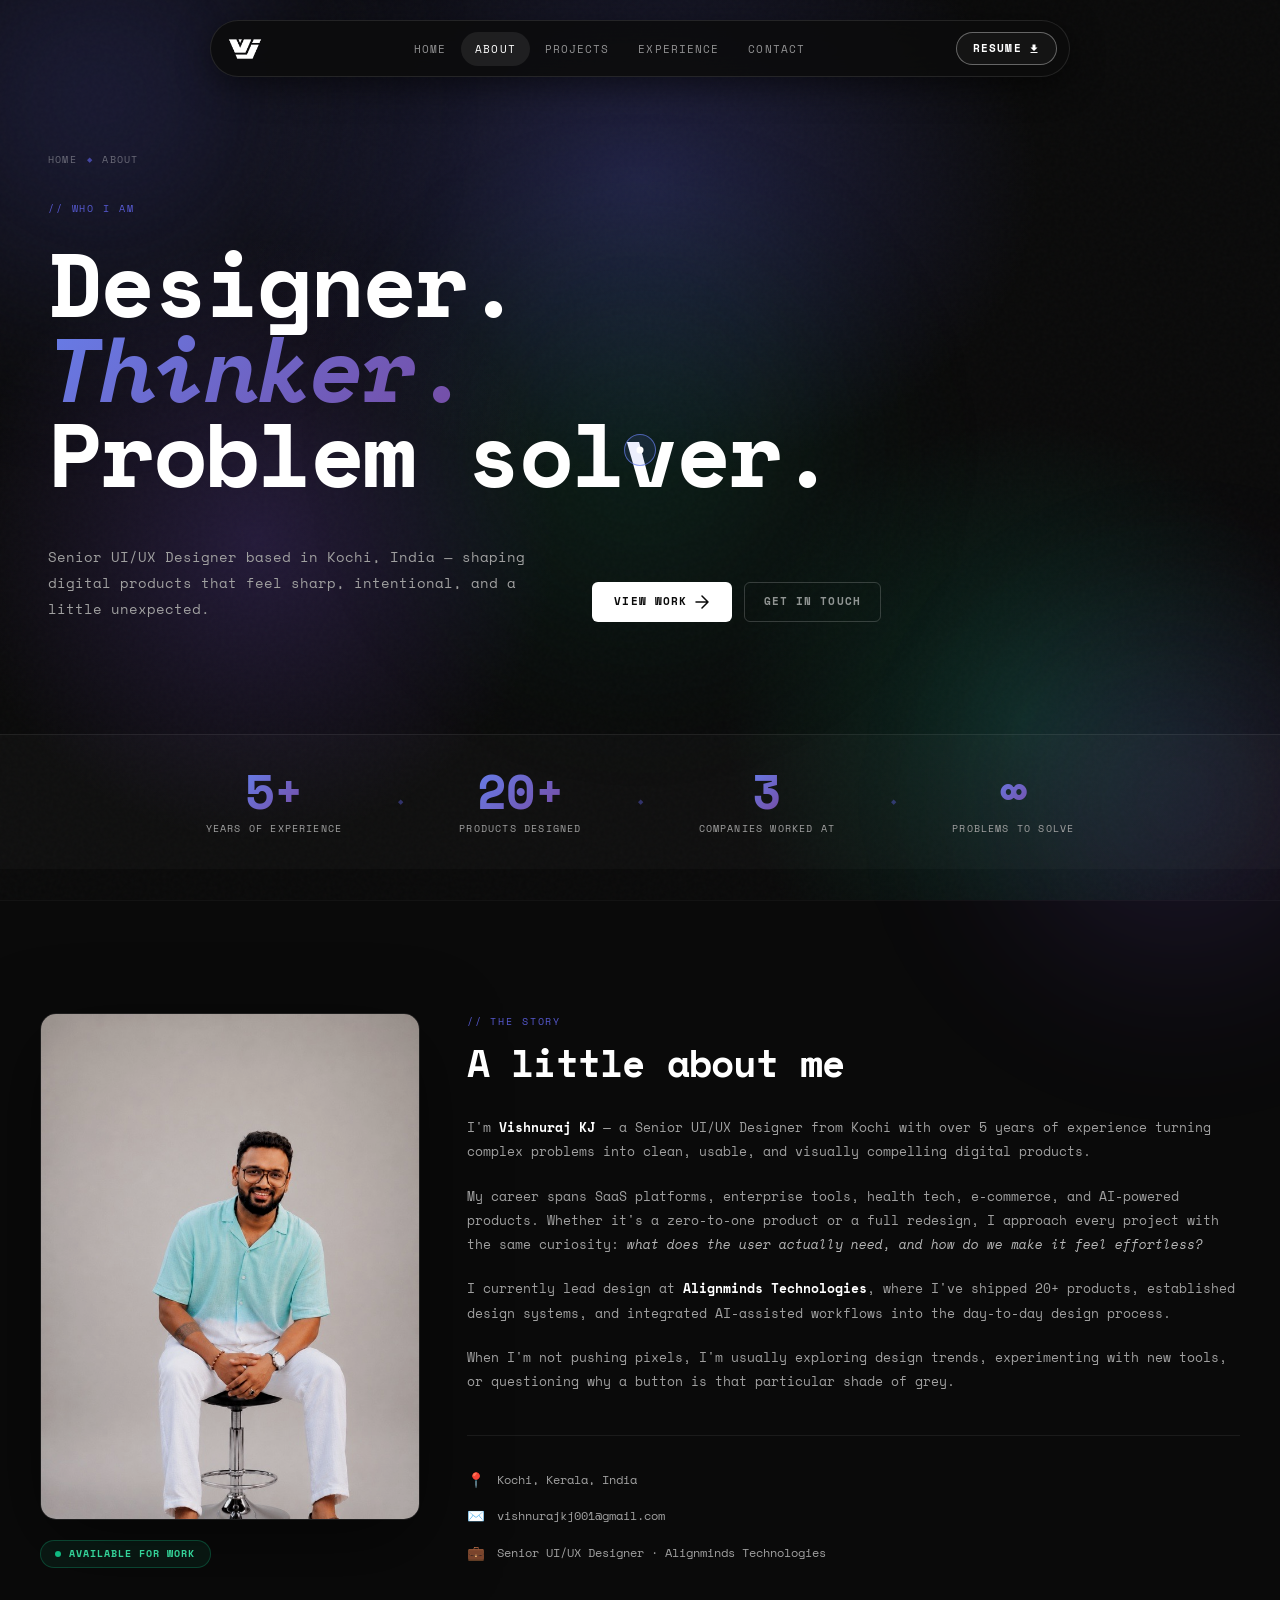
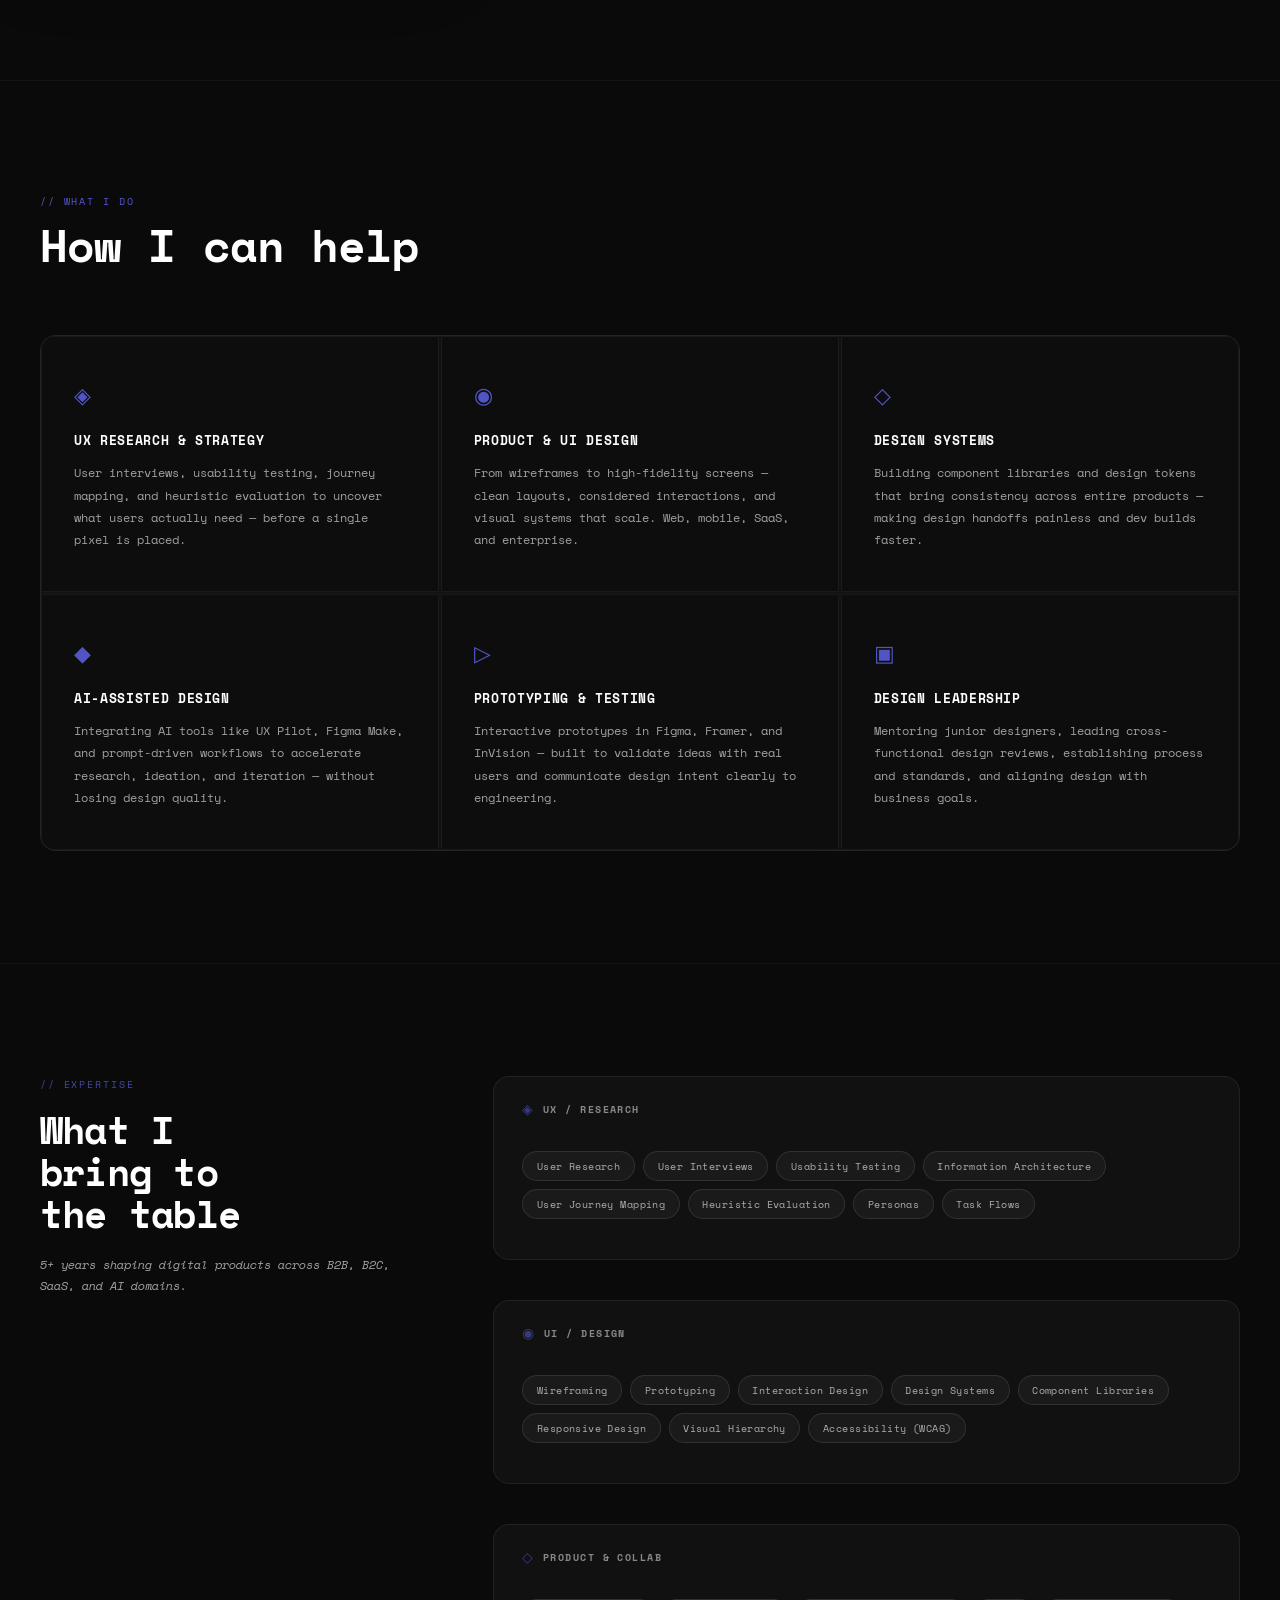
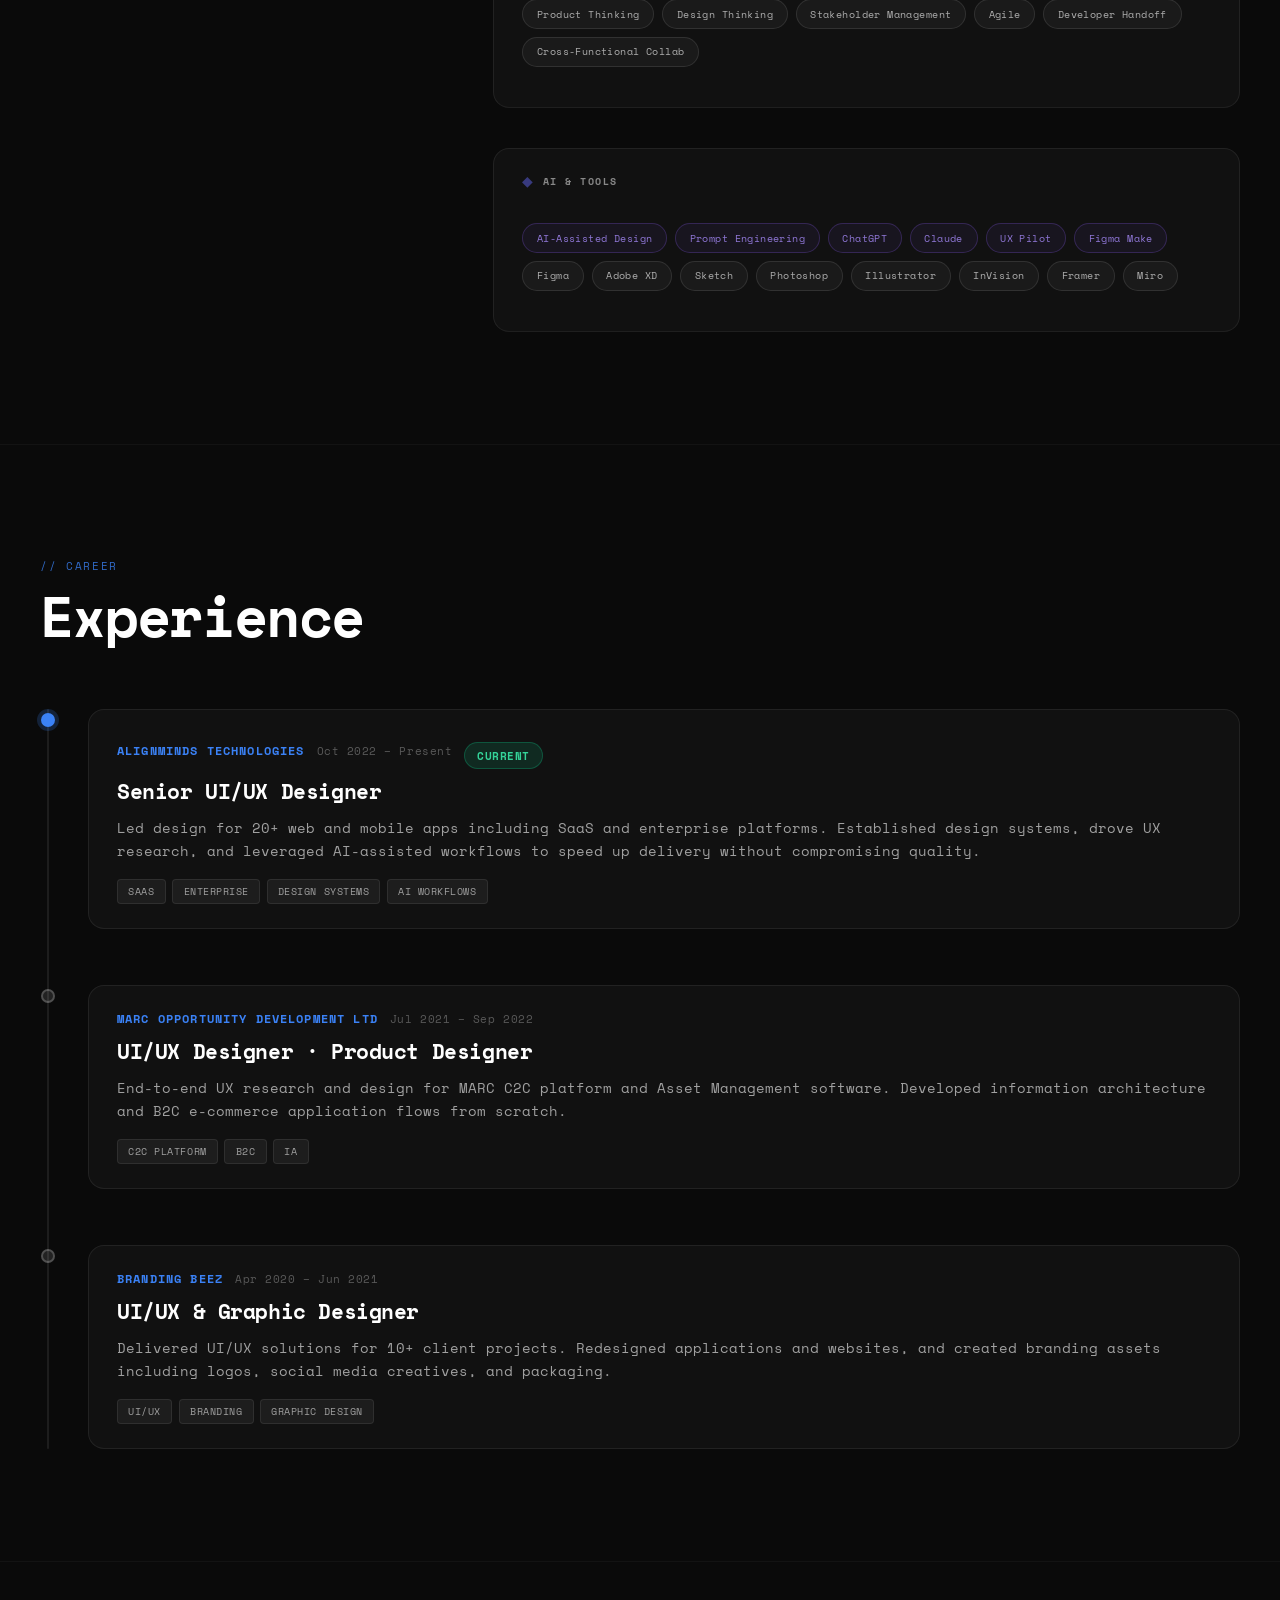
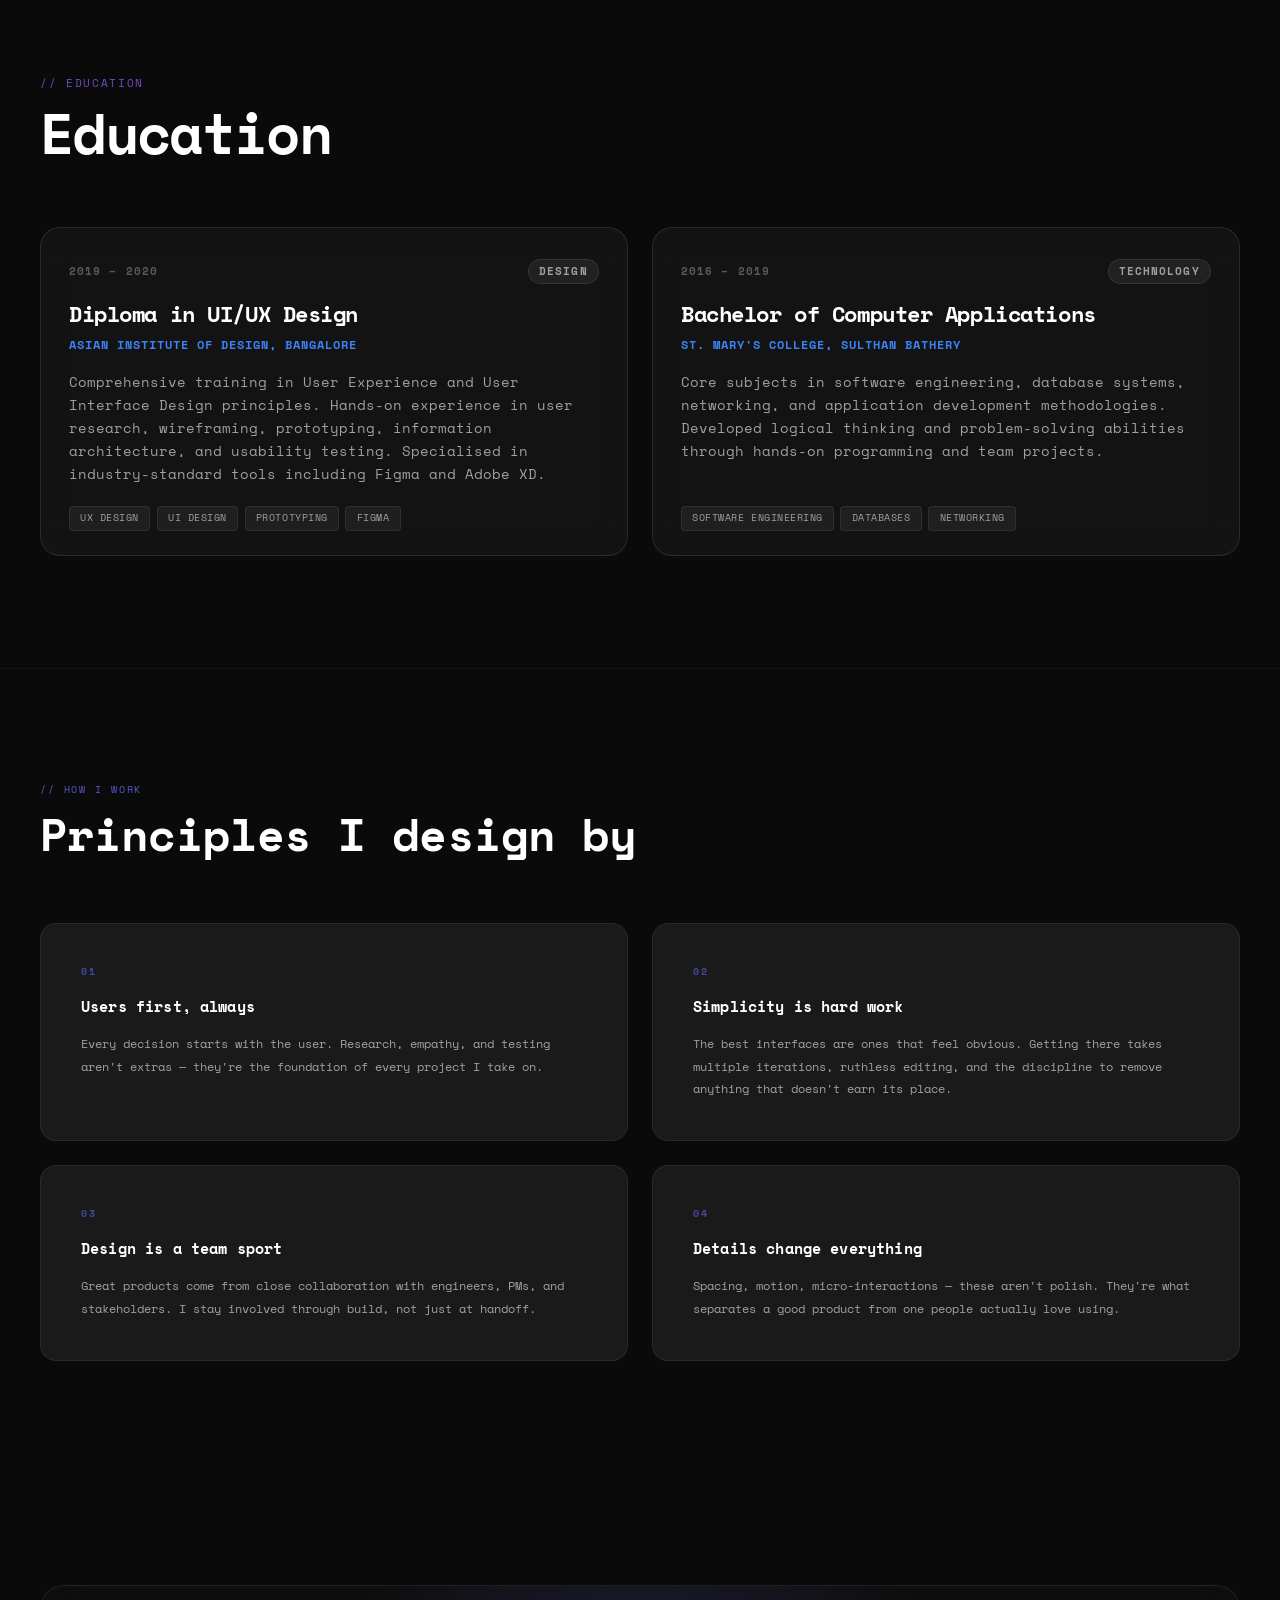
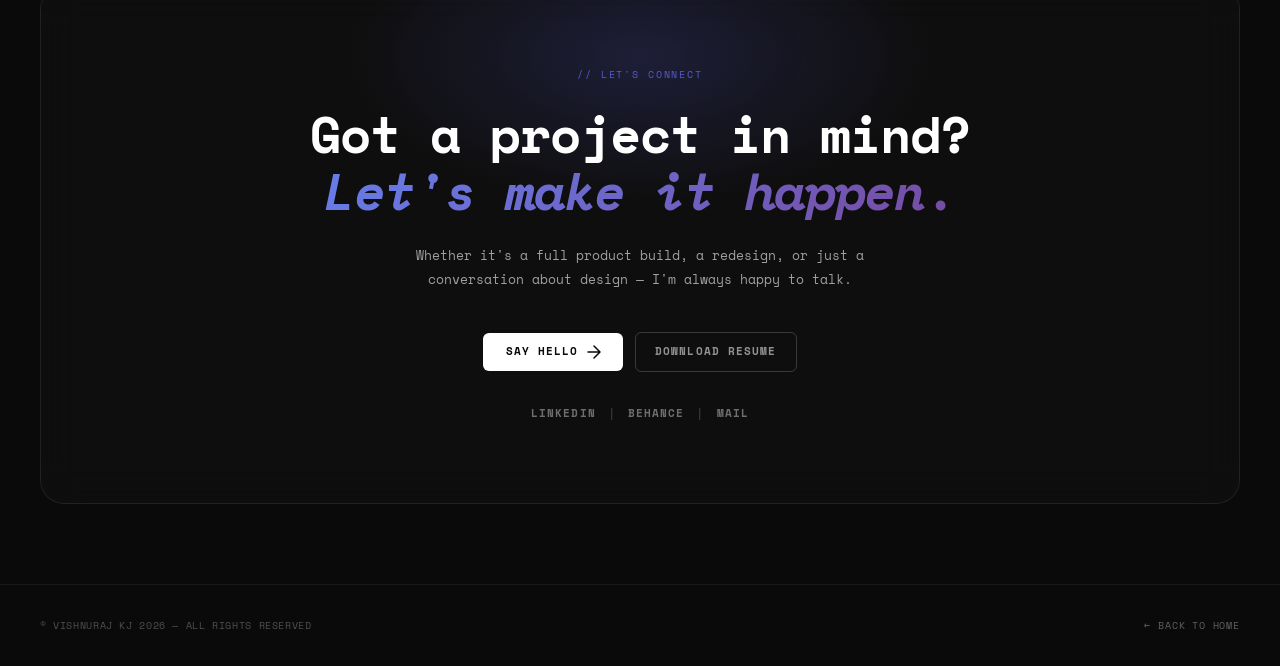
==== commit 807ea74d: "Add favicon using logo-vj.png" ====
--- a/about.html
+++ b/about.html
@@ -4,6 +4,7 @@
     <meta charset="UTF-8">
     <meta name="viewport" content="width=device-width, initial-scale=1.0">
     <title>About — Vishnuraj KJ · Senior UI/UX Designer</title>
+    <link rel="icon" type="image/png" href="ui design/logo-vj.png">
     <meta name="description" content="Learn about Vishnuraj KJ — Senior UI/UX Designer from Kochi with 5+ years crafting digital products across SaaS, enterprise, health, and AI domains.">
     <link rel="preconnect" href="https://fonts.googleapis.com">
     <link rel="preconnect" href="https://fonts.gstatic.com" crossorigin>
